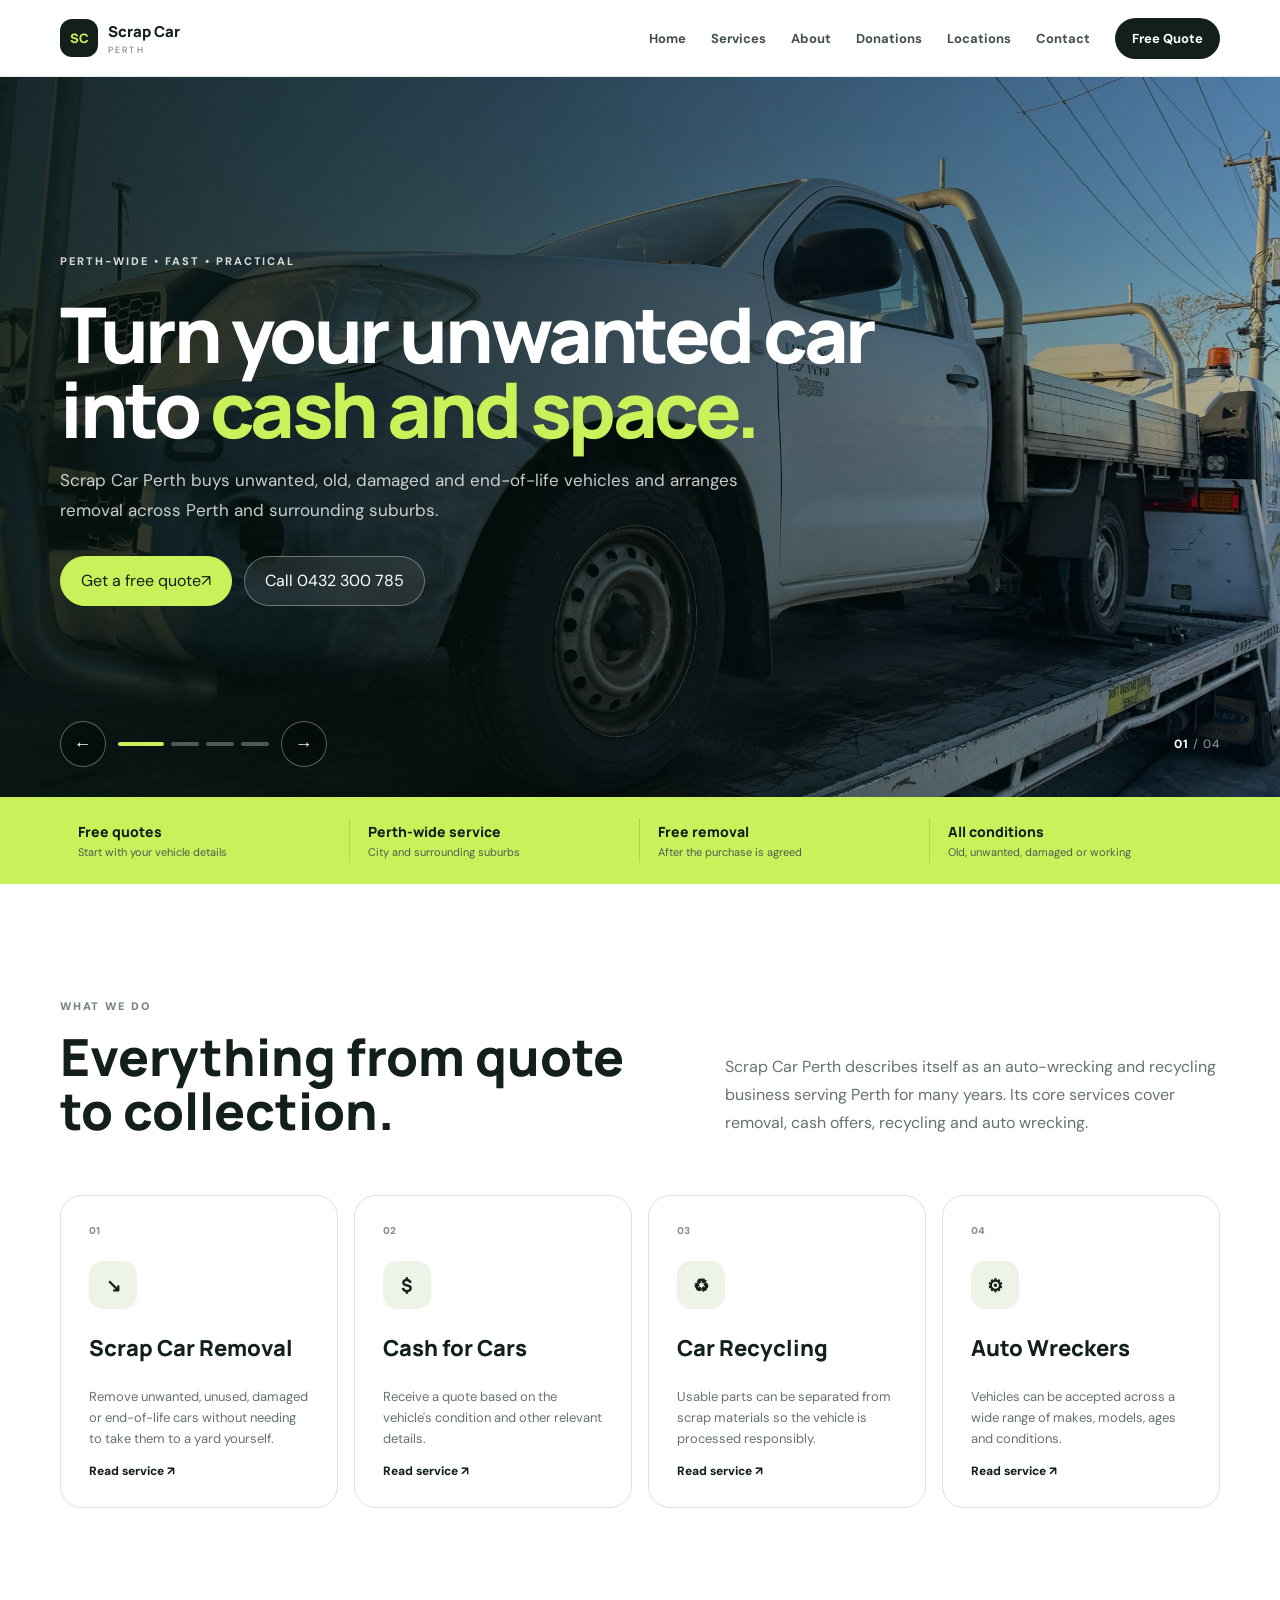
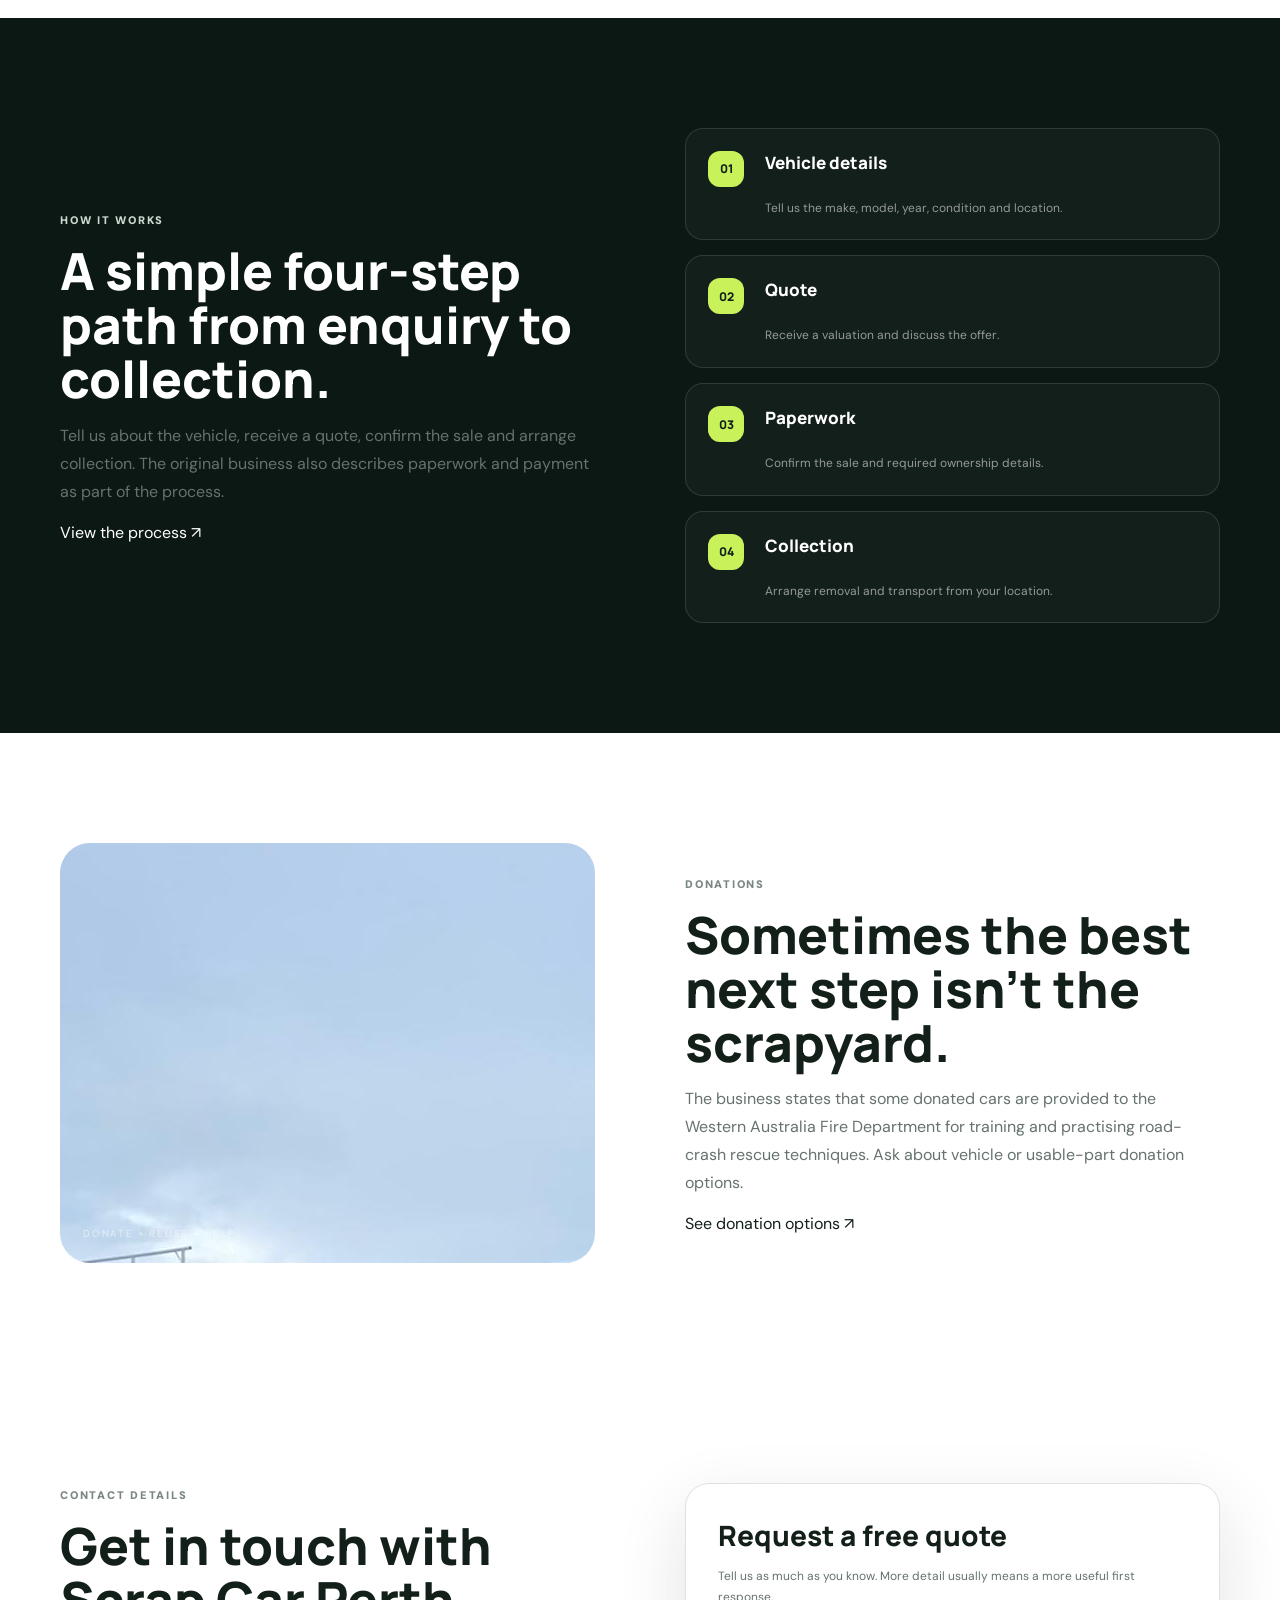
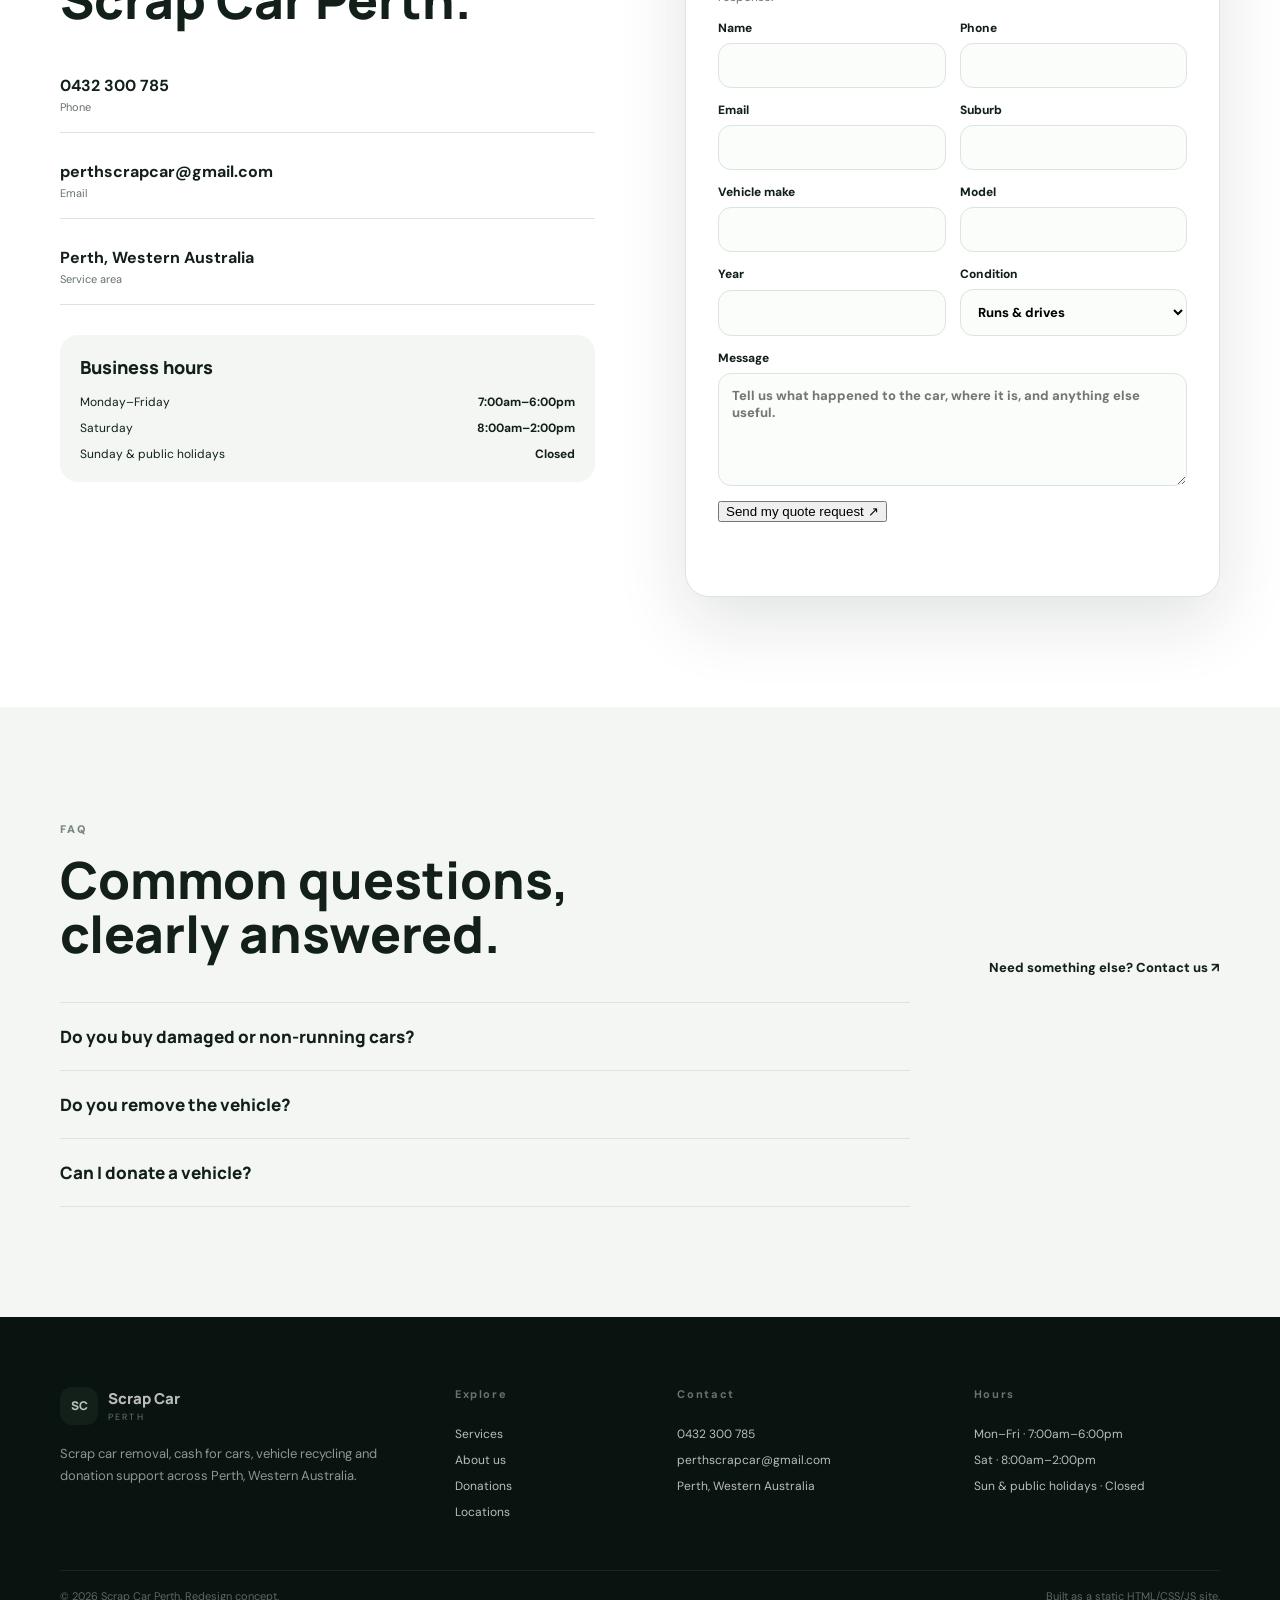
==== index.html @ 8a004c2f "Initial commit: Scrap Car Perth website Static multi-page site for cash-for-cars and car removal ser" ====
<!doctype html>
<html lang="en-AU">

<head>
    <meta charset="UTF-8">
    <meta name="viewport" content="width=device-width, initial-scale=1.0">
    <meta name="theme-color" content="#0f1d18">
    <link rel="preconnect" href="https://fonts.googleapis.com">
    <link rel="preconnect" href="https://fonts.gstatic.com" crossorigin>
    <link
        href="https://fonts.googleapis.com/css2?family=DM+Sans:wght@400;500;600;700&family=Manrope:wght@600;700;800&display=swap"
        rel="stylesheet">
    <link rel="stylesheet" href="styles.css">
    <meta name="description"
        content="Scrap Car Perth offers scrap car removal, cash for cars, recycling and vehicle donation support across Perth, Western Australia.">
    <title>Scrap Car Perth | Cash for Cars & Car Removal</title>
</head>

<body>
    <header class="header">
        <div class="container nav-wrap"><a class="logo" href="index.html"><span
                    class="logo-mark">SC</span><span><strong>Scrap Car</strong><small>PERTH</small></span></a><button
                class="menu-toggle" aria-label="Open navigation"
                aria-expanded="false"><span></span><span></span><span></span></button>
            <nav class="nav"><a href="index.html">Home</a><a href="services.html">Services</a><a
                    href="about.html">About</a><a href="donations.html">Donations</a><a
                    href="locations.html">Locations</a><a href="contact.html">Contact</a><a class="nav-cta"
                    href="contact.html#quote">Free Quote</a></nav>
        </div>
    </header>
    <main>
        <section class="hero-slider" id="hero">
            <div class="slides">
                <div class="slide active" style="--bg:url('images/about1.jpg')">
                    <div class="container hero-content"><span class="kicker">PERTH-WIDE • FAST • PRACTICAL</span>
                        <h1>Turn your unwanted car into <em>cash and space.</em></h1>
                        <p>Scrap Car Perth buys unwanted, old, damaged and end-of-life vehicles and arranges removal
                            across Perth and surrounding suburbs.</p>
                        <div class="hero-actions"><a class="btn btn-primary" href="contact.html#quote">Get a free quote
                                <span>↗</span></a><a class="btn btn-outline" href="tel:+61432300785">Call 0432 300
                                785</a></div>
                    </div>
                </div>
                <div class="slide" style="--bg:url('images/about1.jpg')">
                    <div class="container hero-content"><span class="kicker">CASH FOR CARS</span>
                        <h1>Good car. Old car. Damaged car. <em>Let's talk.</em></h1>
                        <p>Quotes are based on the vehicle's condition, make, model and circumstances. A vehicle
                            evaluation can be arranged when more information is needed.</p>
                        <div class="hero-actions"><a class="btn btn-primary" href="contact.html#quote">Start my
                                valuation <span>↗</span></a><a class="btn btn-outline" href="services.html#cash">Explore
                                cash for cars</a></div>
                    </div>
                </div>
                <div class="slide" style="--bg:url('images/services1.jpg')">
                    <div class="container hero-content"><span class="kicker">RECYCLE • REUSE • RECOVER</span>
                        <h1>Make the next chapter of your vehicle <em>count.</em></h1>
                        <p>Vehicles can be dismantled so reusable components are separated from materials that can be
                            sent for appropriate recycling and disposal.</p>
                        <div class="hero-actions"><a class="btn btn-primary" href="services.html#recycling">See our
                                recycling process <span>↗</span></a><a class="btn btn-outline"
                                href="donations.html">Explore donations</a></div>
                    </div>
                </div>
                <div class="slide" style="--bg:url('images/contact1.jpg')">
                    <div class="container hero-content">

                        <span class="kicker">DONATE A VEHICLE</span>

                        <h1>
                            Your unwanted car could have
                            <em>another purpose.</em>
                        </h1>

                        <p>
                            Scrap Car Perth says it provides some donated vehicles
                            to the Western Australia Fire Department for road-crash
                            rescue training. You can also enquire about donating
                            usable parts.
                        </p>

                        <div class="hero-actions">
                            <a class="btn btn-primary" href="donations.html#donation-form">
                                Make a donation enquiry <span>↗</span>
                            </a>

                            <a class="btn btn-outline" href="contact.html#quote">
                                Get a free quote
                            </a>
                        </div>

                    </div>
                </div>
            </div>
            <div class="container slider-controls">
                <button class="prev" aria-label="Previous slide">←</button>
            
                <div class="dots"></div>
            
                <button class="next" aria-label="Next slide">→</button>
            
                <span class="slide-count">
                    <b id="currentSlide">01</b> / 04
                </span>
            </div>
        </section>
        <section class="trust-band">
            <div class="container trust-grid">
                <div><b>Free quotes</b><span>Start with your vehicle details</span></div>
                <div><b>Perth-wide service</b><span>City and surrounding suburbs</span></div>
                <div><b>Free removal</b><span>After the purchase is agreed</span></div>
                <div><b>All conditions</b><span>Old, unwanted, damaged or working</span></div>
            </div>
        </section>
        <section class="section">
            <div class="container">
                <div class="section-head reveal">
                    <div><span class="eyebrow">WHAT WE DO</span>
                        <h2>Everything from quote to collection.</h2>
                    </div>
                    <p>Scrap Car Perth describes itself as an auto-wrecking and recycling business serving Perth for
                        many years. Its core services cover removal, cash offers, recycling and auto wrecking.</p>
                </div>
                <div class="cards four">
                    <article class="card reveal"><span class="number">01</span>
                        <div class="card-icon">↘</div>
                        <h3>Scrap Car Removal</h3>
                        <p>Remove unwanted, unused, damaged or end-of-life cars without needing to take them to a yard
                            yourself.</p><a href="services.html#removal">Read service <span>↗</span></a>
                    </article>
                    <article class="card reveal delay-1"><span class="number">02</span>
                        <div class="card-icon">$</div>
                        <h3>Cash for Cars</h3>
                        <p>Receive a quote based on the vehicle's condition and other relevant details.</p><a
                            href="services.html#cash">Read service <span>↗</span></a>
                    </article>
                    <article class="card reveal delay-2"><span class="number">03</span>
                        <div class="card-icon">♻</div>
                        <h3>Car Recycling</h3>
                        <p>Usable parts can be separated from scrap materials so the vehicle is processed responsibly.
                        </p><a href="services.html#recycling">Read service <span>↗</span></a>
                    </article>
                    <article class="card reveal delay-3"><span class="number">04</span>
                        <div class="card-icon">⚙</div>
                        <h3>Auto Wreckers</h3>
                        <p>Vehicles can be accepted across a wide range of makes, models, ages and conditions.</p><a
                            href="services.html#wreckers">Read service <span>↗</span></a>
                    </article>
                </div>
            </div>
        </section>
        <section class="feature-split dark">
            <div class="container split">
                <div class="split-copy reveal"><span class="eyebrow light">HOW IT WORKS</span>
                    <h2>A simple four-step path from enquiry to collection.</h2>
                    <p>Tell us about the vehicle, receive a quote, confirm the sale and arrange collection. The original
                        business also describes paperwork and payment as part of the process.</p><a
                        class="btn btn-light" href="services.html#process">View the process <span>↗</span></a>
                </div>
                <div class="steps reveal delay-1">
                    <div><b>01</b><strong>Vehicle details</strong><span>Tell us the make, model, year, condition and
                            location.</span></div>
                    <div><b>02</b><strong>Quote</strong><span>Receive a valuation and discuss the offer.</span></div>
                    <div><b>03</b><strong>Paperwork</strong><span>Confirm the sale and required ownership
                            details.</span></div>
                    <div><b>04</b><strong>Collection</strong><span>Arrange removal and transport from your
                            location.</span></div>
                </div>
            </div>
        </section>
        <section class="section donation-preview">
            <div class="container donation-home">
                <div class="donation-art reveal">
                    <div class=" donations-image"> <img src="images/services1.jpg" alt=""> </div>
                    <span>DONATE • REUSE • HELP</span>
                </div>
                <div class="reveal delay-1"><span class="eyebrow">DONATIONS</span>
                    <h2>Sometimes the best next step isn't the scrapyard.</h2>
                    <p>The business states that some donated cars are provided to the Western Australia Fire Department
                        for training and practising road-crash rescue techniques. Ask about vehicle or usable-part
                        donation options.</p><a class="btn btn-primary" href="donations.html">See donation options
                        <span>↗</span></a>
                </div>
            </div>
        </section>
        <section class="section" id="quote">
            <div class="container contact-layout">
                <div><span class="eyebrow">CONTACT DETAILS</span>
                    <h2>Get in touch with Scrap Car Perth.</h2>
                    <div class="contact-card-list"><a href="tel:+61432300785"><b>0432 300
                                785</b><span>Phone</span></a><a
                            href="mailto:perthscrapcar@gmail.com"><b>perthscrapcar@gmail.com</b><span>Email</span></a>
                        <div><b>Perth, Western Australia</b><span>Service area</span></div>
                    </div>
                    <div class="hours-card">
                        <h3>Business hours</h3>
                        <div><span>Monday–Friday</span><b>7:00am–6:00pm</b></div>
                        <div><span>Saturday</span><b>8:00am–2:00pm</b></div>
                        <div><span>Sunday & public holidays</span><b>Closed</b></div>
                    </div>
                </div>
                <form class="form-card" action="https://formspree.io/f/meajkddd" method="POST"><input type="hidden"
                        name="form_type" value="Free quote">
                    <h3>Request a free quote</h3>
                    <p class="small">Tell us as much as you know. More detail usually means a more useful first
                        response.
                    </p>
                    <div class="form-row"><label>Name<input required name="name"
                                autocomplete="name"></label><label>Phone<input required name="phone"
                                autocomplete="tel"></label></div>
                    <div class="form-row"><label>Email<input type="email" name="email"
                                autocomplete="email"></label><label>Suburb<input required name="suburb"
                                autocomplete="address-level2"></label></div>
                    <div class="form-row"><label>Vehicle make<input required name="make"></label><label>Model<input
                                required name="model"></label></div>
                    <div class="form-row"><label>Year<input name="year"
                                inputmode="numeric"></label><label>Condition<select name="condition">
                                <option>Runs & drives</option>
                                <option>Runs but needs work</option>
                                <option>Does not run</option>
                                <option>Accident damaged</option>
                                <option>Scrap / end of life</option>
                                <option>Not sure</option>
                            </select></label></div><label>Message<textarea name="message" rows="5"
                            placeholder="Tell us what happened to the car, where it is, and anything else useful."></textarea></label><button
                        class="btn btn-primary submit-btn" type="submit">Send my quote request <span>↗</span></button>
                    <p class="form-status" aria-live="polite"></p>
                </form>
            </div>
        </section>
        <section class="section faq-home">
            <div class="container">
                <div class="section-head compact">
                    <div><span class="eyebrow">FAQ</span>
                        <h2>Common questions, clearly answered.</h2>
                    </div><a class="text-link" href="contact.html">Need something else? Contact us ↗</a>
                </div>
                <div class="faq-grid">
                    <details class="reveal">
                        <summary>Do you buy damaged or non-running cars?</summary>
                        <p>Yes. The current Scrap Car Perth site says it buys vehicles in a wide range of conditions,
                            including damaged, wrecked, unwanted, unused and working vehicles.</p>
                    </details>
                    <details class="reveal delay-1">
                        <summary>Do you remove the vehicle?</summary>
                        <p>The business describes free car removal across Perth and surrounding suburbs once the
                            purchase has been agreed.</p>
                    </details>
                    <details class="reveal delay-2">
                        <summary>Can I donate a vehicle?</summary>
                        <p>Yes. The business says unwanted vehicles can be donated and that some donated cars are
                            provided to the Western Australia Fire Department for rescue training.</p>
                    </details>
                </div>
            </div>
        </section>
    </main>
    <footer class="footer">
        <div class="container footer-grid">
            <div><a class="logo footer-logo" href="index.html"><span class="logo-mark">SC</span><span><strong>Scrap
                            Car</strong><small>PERTH</small></span></a>
                <p>Scrap car removal, cash for cars, vehicle recycling and donation support across Perth, Western
                    Australia.</p>
            </div>
            <div>
                <h4>Explore</h4><a href="services.html">Services</a><a href="about.html">About us</a><a
                    href="donations.html">Donations</a><a href="locations.html">Locations</a>
            </div>
            <div>
                <h4>Contact</h4><a href="tel:+61432300785">0432 300 785</a><a
                    href="mailto:perthscrapcar@gmail.com">perthscrapcar@gmail.com</a><span>Perth, Western
                    Australia</span>
            </div>
            <div>
                <h4>Hours</h4><span>Mon–Fri · 7:00am–6:00pm</span><span>Sat · 8:00am–2:00pm</span><span>Sun & public
                    holidays · Closed</span>
            </div>
        </div>
        <div class="container footer-bottom"><span>© 2026 Scrap Car Perth. Redesign concept.</span><span>Built as a
                static HTML/CSS/JS site.</span></div>
    </footer>
    <div class="toast" id="toast"></div>
    <script src="script.js"></script>
</body>

</html>
---- styles.css ----
:root {
    --ink: #122019;
    --muted: #66726d;
    --line: #dce4de;
    --soft: #f3f6f3;
    --dark: #0c1814;
    --lime: #c9f15a;
    --accent: #ff6b35;
    --white: #fff;
    --shadow: 0 24px 70px rgba(12, 24, 20, .12)
}

* {
    box-sizing: border-box
}

html {
    scroll-behavior: smooth
}

body {
    margin: 0;
    font-family: "DM Sans", sans-serif;
    color: var(--ink);
    background: #fff
}

a {
    color: inherit;
    text-decoration: none
}

.container {
    width: min(1160px, calc(100% - 40px));
    margin: auto
}

.header {
    position: sticky;
    top: 0;
    z-index: 50;
    background: rgba(255, 255, 255, .9);
    backdrop-filter: blur(18px);
    border-bottom: 1px solid rgba(220, 228, 222, .7)
}

.nav-wrap {
    height: 76px;
    display: flex;
    align-items: center;
    justify-content: space-between
}

.logo {
    display: flex;
    align-items: center;
    gap: 10px
}

.logo-mark {
    width: 38px;
    height: 38px;
    border-radius: 12px;
    display: grid;
    place-items: center;
    background: var(--ink);
    color: var(--lime);
    font-family: Manrope;
    font-size: 13px;
    font-weight: 800
}

.logo strong,
.logo small {
    display: block
}

.logo strong {
    font: 800 15px Manrope
}

.logo small {
    font-size: 9px;
    letter-spacing: .24em;
    color: #68736e;
    margin-top: 2px
}

.nav {
    display: flex;
    align-items: center;
    gap: 25px;
    font-size: 13px;
    font-weight: 700
}

.nav a {
    color: #43504a
}

.nav a:hover {
    color: var(--ink)
}

.nav-cta {
    padding: 12px 17px;
    border-radius: 999px;
    background: var(--ink) !important;
    color: #fff !important
}

.menu-toggle {
    display: none;
    background: none;
    border: 0
}

.menu-toggle span {
    display: block;
    width: 25px;
    height: 2px;
    background: var(--ink);
    margin: 5px 0
}

/* =========================================================
   HERO SLIDER - FINAL
========================================================= */

.hero-slider {
    position: relative;
    width: 100%;
    height: 720px;
    min-height: 680px;
    overflow: hidden;
    isolation: isolate;
}

/* The layer containing all slides */
.hero-slider .slides {
    position: absolute;
    inset: 0;
    width: 100%;
    height: 100%;
}

/* Individual slides */
.hero-slider .slide {
    position: absolute !important;
    inset: 0;

    width: 100%;
    height: 100%;

    display: flex;
    align-items: center;

    opacity: 0;
    visibility: hidden;
    pointer-events: none;

    z-index: 1;

    background-image:
        linear-gradient(
            90deg,
            rgba(5, 18, 14, 0.88) 0%,
            rgba(5, 18, 14, 0.68) 42%,
            rgba(5, 18, 14, 0.28) 100%
        ),
        var(--bg);

    background-size: cover;
    background-position: center;
    background-repeat: no-repeat;

    transition:
        opacity 1s ease,
        visibility 1s ease;
}

/* Active slide */
.hero-slider .slide.active {
    opacity: 1;
    visibility: visible;
    pointer-events: auto;
    z-index: 2;
}


/* =========================================================
   HERO CONTENT
========================================================= */

.hero-slider .hero-content {
    position: relative;
    z-index: 5;

    width: min(1160px, calc(100% - 40px));

    padding-top: 100px;
    padding-bottom: 120px;

    color: #fff;
}

.hero-slider .kicker {
    display: inline-block;

    margin-bottom: 8px;

    color: rgba(255,255,255,.82);

    font-size: 11px;
    font-weight: 800;
    letter-spacing: .18em;
    text-transform: uppercase;
}

.hero-slider .hero-content h1 {
    max-width: 900px;

    margin: 20px 0;

    color: #fff;

    font: 800 clamp(48px, 6vw, 82px)/.98 Manrope, sans-serif;

    letter-spacing: -.045em;
}

.hero-slider .hero-content h1 em {
    color: var(--lime);
    font-style: normal;
}

.hero-slider .hero-content p {
    max-width: 700px;

    margin: 0;

    color: rgba(255,255,255,.78);

    font-size: 17px;
    line-height: 1.75;
}


/* =========================================================
   HERO CTA BUTTONS
========================================================= */

.hero-slider .hero-actions {
    display: flex;
    align-items: center;
    flex-wrap: wrap;

    gap: 12px;

    margin-top: 30px;
}

.hero-slider .hero-actions .btn {
    min-height: 50px;
}

.hero-slider .btn-primary {
    background: var(--lime);
    color: #102015;
    border-color: var(--lime);
}

.hero-slider .btn-primary:hover {
    background: #dcff7a;
    border-color: #dcff7a;
}

.hero-slider .btn-outline {
    color: #fff;

    border-color: rgba(255,255,255,.35);

    background: rgba(255,255,255,.08);

    backdrop-filter: blur(8px);
}

.hero-slider .btn-outline:hover {
    background: rgba(255,255,255,.16);
    border-color: rgba(255,255,255,.65);
}


/* =========================================================
   BOTTOM SLIDER CONTROLS
========================================================= */

.hero-slider .slider-controls {
    position: absolute;

    left: 50%;
    bottom: 30px;

    transform: translateX(-50%);

    width: min(1160px, calc(100% - 40px));

    z-index: 20;

    display: flex;
    align-items: center;

    gap: 12px;
}


/* Arrow buttons */

.hero-slider .slider-controls > button {
    width: 46px;
    height: 46px;

    flex: 0 0 46px;

    display: grid;
    place-items: center;

    padding: 0;

    border: 1px solid rgba(255,255,255,.35);
    border-radius: 50%;

    background: rgba(0,0,0,.28);

    color: #fff;

    font-size: 18px;
    line-height: 1;

    cursor: pointer;

    backdrop-filter: blur(10px);

    transition:
        transform .25s ease,
        background .25s ease,
        border-color .25s ease,
        color .25s ease;
}

.hero-slider .slider-controls > button:hover {
    transform: scale(1.08);

    background: var(--lime);

    border-color: var(--lime);

    color: var(--ink);
}

.hero-slider .slider-controls > button:active {
    transform: scale(.94);
}


/* =========================================================
   DOTS
========================================================= */

.hero-slider .dots {
    display: flex;
    align-items: center;
    gap: 7px;
}

.hero-slider .dots .dot {
    width: 28px !important;
    height: 4px !important;

    min-width: 28px;

    padding: 0;

    border: 0 !important;

    border-radius: 999px !important;

    background: rgba(255,255,255,.3) !important;

    cursor: pointer;

    opacity: 1;

    transition:
        width .3s ease,
        background .3s ease,
        opacity .3s ease;
}

.hero-slider .dots .dot:hover {
    background: rgba(255,255,255,.65) !important;
}

.hero-slider .dots .dot.active {
    width: 46px !important;

    background: var(--lime) !important;
}


/* =========================================================
   SLIDE COUNTER
========================================================= */

.hero-slider .slide-count {
    margin-left: auto;

    color: rgba(255,255,255,.6);

    font-size: 12px;

    letter-spacing: .08em;
}

.hero-slider .slide-count b {
    color: #fff;
    font-weight: 800;
}


/* =========================================================
   SUBTLE IMAGE ZOOM
========================================================= */

.hero-slider .slide.active {
    animation: heroFadeIn 1s ease both;
}

@keyframes heroFadeIn {
    from {
        opacity: 0;
        transform: scale(1.015);
    }

    to {
        opacity: 1;
        transform: scale(1);
    }
}


/* =========================================================
   MOBILE
========================================================= */

@media (max-width: 768px) {

    .hero-slider {
        height: 700px;
        min-height: 700px;
    }

    .hero-slider .slide {
        background-position: center;
    }

    .hero-slider .hero-content {
        padding-top: 90px;
        padding-bottom: 130px;
    }

    .hero-slider .hero-content h1 {
        max-width: 620px;

        font-size: clamp(42px, 11vw, 62px);

        letter-spacing: -.04em;
    }

    .hero-slider .hero-content p {
        font-size: 15px;
        line-height: 1.65;
    }

    .hero-slider .slider-controls {
        bottom: 22px;
    }

    .hero-slider .slider-controls > button {
        width: 40px;
        height: 40px;

        flex-basis: 40px;
    }

    .hero-slider .dots .dot {
        width: 20px !important;
        min-width: 20px;
    }

    .hero-slider .dots .dot.active {
        width: 34px !important;
    }
}

.slide-count {
    margin-left: 12px;
    font-size: 11px;
    color: rgba(255, 255, 255, .65)
}

.trust-band {
    background: var(--lime)
}

.trust-grid {
    display: grid;
    grid-template-columns: repeat(4, 1fr);
    padding: 21px 0
}

.trust-grid>div {
    padding: 4px 18px;
    border-right: 1px solid rgba(18, 32, 25, .14)
}

.trust-grid>div:last-child {
    border: 0
}

.trust-grid b,
.trust-grid span {
    display: block
}

.trust-grid b {
    font: 800 14px Manrope
}

.trust-grid span {
    font-size: 11px;
    color: #4c5c52;
    margin-top: 4px
}

.section {
    padding: 110px 0
}

.section.alt {
    background: var(--soft)
}

.section-head {
    display: grid;
    grid-template-columns: 1.1fr .9fr;
    gap: 60px;
    align-items: end;
    margin-bottom: 42px
}

.section-head h2,
.split-copy h2,
.donation-home h2,
.form-intro h2,
.contact-layout h2,
.about-layout h2,
.donation-copy h2 {
    font: 800 clamp(36px, 4vw, 55px)/1.05 Manrope;
    margin: 15px 0
}

.section-head p,
.split-copy p,
.donation-home p,
.contact-layout p,
.about-layout p,
.donation-copy p {
    color: var(--muted);
    line-height: 1.75
}

.eyebrow {
    font-size: 11px;
    letter-spacing: .16em;
    font-weight: 900;
    color: #7a8780
}

.eyebrow.light {
    color: #cbd9d1
}

.cards {
    display: grid;
    gap: 16px
}

.cards.four {
    grid-template-columns: repeat(4, 1fr)
}

.cards.three {
    grid-template-columns: repeat(3, 1fr)
}

.card {
    padding: 28px;
    border: 1px solid var(--line);
    border-radius: 22px;
    background: #fff;
    min-height: 290px;
    display: flex;
    flex-direction: column;
    transition: .3s
}

.card:hover {
    transform: translateY(-6px);
    box-shadow: var(--shadow)
}

.number {
    font-size: 10px;
    font-weight: 900;
    color: #88938d
}

.card-icon {
    width: 48px;
    height: 48px;
    border-radius: 14px;
    background: #edf3e7;
    display: grid;
    place-items: center;
    font: 800 18px Manrope;
    margin: 24px 0
}

.card h3 {
    font: 800 22px Manrope;
    margin: 0 0 10px
}

.card p {
    font-size: 13px;
    line-height: 1.65;
    color: var(--muted)
}

.card a {
    margin-top: auto;
    font-size: 12px;
    font-weight: 800
}

.feature-split {
    padding: 110px 0
}

.dark {
    background: var(--dark);
    color: #fff
}

.split {
    display: grid;
    grid-template-columns: 1fr 1fr;
    gap: 90px;
    align-items: center
}

.steps {
    display: grid;
    gap: 15px
}

.steps>div {
    padding: 22px;
    border: 1px solid rgba(255, 255, 255, .12);
    border-radius: 18px;
    background: rgba(255, 255, 255, .03);
    display: grid;
    grid-template-columns: 45px 1fr;
    gap: 12px
}

.steps b {
    width: 36px;
    height: 36px;
    display: grid;
    place-items: center;
    border-radius: 12px;
    background: var(--lime);
    color: var(--ink);
    font: 800 12px Manrope
}

.steps strong {
    font: 800 17px Manrope
}

.steps span {
    grid-column: 2;
    color: rgba(255, 255, 255, .55);
    font-size: 12px;
    line-height: 1.55
}

.donation-home {
    display: grid;
    grid-template-columns: 1fr 1fr;
    gap: 90px;
    align-items: center
}

.donation-art {
    height: 420px;
    border-radius: 30px;
    background: radial-gradient(circle at 50% 45%, rgba(201, 241, 90, .25), transparent 35%), linear-gradient(145deg, #10251e, #18352a);
    position: relative;
    overflow: hidden;
    display: grid;
    place-items: center
}

.donation-art .heart,
.heart-large {
    font-size: 120px;
    color: var(--lime);
    text-shadow: 0 0 70px rgba(201, 241, 90, .25);
    animation: pulse 2.8s ease-in-out infinite
}

.donation-art>span {
    position: absolute;
    bottom: 23px;
    left: 23px;
    color: rgba(255, 255, 255, .55);
    font-size: 10px;
    letter-spacing: .18em
}

.faq-home {
    background: var(--soft)
}

.section-head.compact {
    margin-bottom: 26px
}

.text-link {
    font-weight: 800;
    font-size: 13px;
    justify-self: end
}

.faq-grid {
    max-width: 850px
}

.faq-grid details {
    border-top: 1px solid var(--line);
    padding: 22px 0
}

.faq-grid details:last-child {
    border-bottom: 1px solid var(--line)
}

summary {
    cursor: pointer;
    font: 800 17px Manrope;
    list-style: none
}

.faq-grid p {
    color: var(--muted);
    line-height: 1.7;
    font-size: 13px
}

.page-hero {
    padding: 100px 0;
    background: linear-gradient(125deg, #0c1b16, #17342a);
    color: #fff
}

.page-hero-inner {
    max-width: 900px
}

.page-hero p {
    max-width: 720px;
    color: rgba(255, 255, 255, .7);
    font-size: 17px;
    line-height: 1.7
}

.compact-hero {
    padding: 85px 0
}

.service-detail {
    display: grid;
    grid-template-columns: 1fr 1fr;
    gap: 75px;
    align-items: center
}

.service-detail.reverse .service-image {
    order: 2
}

.service-image {
    min-height: 440px;
    border-radius: 28px;
    background-image: linear-gradient(125deg, rgba(11, 25, 19, .18), rgba(11, 25, 19, .52)), var(--bg);
    background-size: cover;
    background-position: center;
    box-shadow: var(--shadow)
}

.service-copy h2 {
    font: 800 44px/1.08 Manrope;
    margin: 15px 0
}

.service-copy p {
    color: var(--muted);
    line-height: 1.75
}

.check-list {
    list-style: none;
    padding: 0;
    display: grid;
    gap: 10px;
    margin: 26px 0 0
}

.check-list li:before {
    content: '✓';
    display: inline-grid;
    place-items: center;
    width: 22px;
    height: 22px;
    border-radius: 50%;
    background: #eaf5c8;
    margin-right: 10px;
    font-size: 11px;
    font-weight: 900
}

.pill-grid {
    display: flex;
    gap: 9px;
    flex-wrap: wrap;
    margin-top: 20px
}

.pill-grid span {
    padding: 10px 13px;
    background: #eef2ee;
    border-radius: 999px;
    font-size: 12px;
    font-weight: 800
}

.pill-grid.big span {
    padding: 14px 18px
}

.process-box,
.quote-callout {
    padding: 95px 0;
    background: #edf2ed
}

.timeline {
    display: grid;
    grid-template-columns: repeat(4, 1fr);
    gap: 14px
}

.timeline>div {
    padding: 25px;
    border-radius: 20px;
    background: #fff;
    border: 1px solid var(--line)
}

.timeline b {
    font: 800 14px Manrope;
    color: #7b897f
}

.timeline h3 {
    font: 800 22px Manrope;
    margin: 35px 0 8px
}

.timeline p {
    margin: 0;
    color: var(--muted);
    font-size: 13px;
    line-height: 1.6
}

.about-layout,
.donation-story,
.contact-layout {
    display: grid;
    grid-template-columns: 1fr 1fr;
    gap: 90px;
    align-items: start
}

.about-layout p {
    max-width: 720px
}

.about-card {
    background: linear-gradient(150deg, #17362b, #0e1c17);
    border-radius: 26px;
    padding: 22px;
    color: #fff;
    display: grid;
    gap: 12px
}

.mini-stat {
    padding: 22px;
    border: 1px solid rgba(255, 255, 255, .1);
    border-radius: 17px
}

.mini-stat b,
.mini-stat span {
    display: block
}

.mini-stat span {
    color: rgba(255, 255, 255, .55);
    font-size: 12px;
    margin-top: 5px
}

.callout {
    display: flex;
    justify-content: space-between;
    align-items: center;
    gap: 30px;
    background: #10231d;
    color: #fff;
    border-radius: 28px;
    padding: 45px 48px
}

.callout h2 {
    font: 800 42px Manrope;
    margin: 12px 0
}

.callout p {
    color: rgba(255, 255, 255, .65);
    margin: 0
}

.donation-hero {
    background: linear-gradient(125deg, #152e25, #0a1712), url('https://images.unsplash.com/photo-1551830820-330a71b99659?auto=format&fit=crop&w=2000&q=85') center/cover
}

.donation-feature {
    min-height: 500px;
    border-radius: 30px;
    background: radial-gradient(circle at 30% 30%, rgba(201, 241, 90, .2), transparent 35%), linear-gradient(145deg, #17382b, #0c1712);
    color: #fff;
    padding: 46px;
    display: flex;
    flex-direction: column;
    justify-content: flex-end;
    overflow: hidden
}

.donation-feature span {
    color: var(--lime);
    font-size: 11px;
    letter-spacing: .16em;
    font-weight: 900
}

.donation-feature h2 {
    font: 800 40px/1.08 Manrope;
    max-width: 520px
}

.donation-copy {
    padding-top: 30px
}

.notice {
    margin-top: 25px;
    padding: 18px;
    border-left: 3px solid var(--lime);
    background: #f2f6ef;
    display: grid;
    gap: 4px
}

.notice span {
    font-size: 12px;
    color: var(--muted);
    line-height: 1.6
}

.form-section {
    display: grid;
    grid-template-columns: .8fr 1.2fr;
    gap: 70px
}

.form-card {
    padding: 32px;
    border: 1px solid var(--line);
    border-radius: 24px;
    background: #fff;
    box-shadow: var(--shadow)
}

.form-card h3 {
    font: 800 28px Manrope;
    margin: 0 0 8px
}

.form-card .small {
    font-size: 12px;
    color: var(--muted)
}

.form-row {
    display: grid;
    grid-template-columns: 1fr 1fr;
    gap: 14px
}

.form-card label {
    display: grid;
    gap: 7px;
    font-size: 12px;
    font-weight: 800;
    margin-bottom: 14px
}

.form-card input,
.form-card select,
.form-card textarea {
    font: inherit;
    font-size: 13px;
    border: 1px solid var(--line);
    border-radius: 13px;
    padding: 13px;
    background: #fbfdfb;
    outline: none
}

.form-card input:focus,
.form-card select:focus,
.form-card textarea:focus {
    border-color: #98ad9e;
    box-shadow: 0 0 0 4px rgba(201, 241, 90, .2)
}

.form-status {
    min-height: 18px;
    font-size: 12px;
    color: var(--muted)
}

.location-grid {
    display: grid;
    grid-template-columns: repeat(4, 1fr);
    gap: 14px
}

.location-pill {
    padding: 22px;
    border: 1px solid var(--line);
    border-radius: 18px;
    background: #fff
}

.location-pill span {
    font-size: 20px
}

.location-pill strong,
.location-pill small {
    display: block
}

.location-pill strong {
    margin-top: 15px;
    font: 800 16px Manrope
}

.location-pill small {
    margin-top: 4px;
    color: var(--muted);
    font-size: 11px
}

.map-panel {
    padding: 95px 0;
    background: #10231d;
    color: #fff
}

.map-grid {
    display: grid;
    grid-template-columns: 1fr 1fr;
    gap: 70px;
    align-items: center
}

.map-faux {
    height: 400px;
    border-radius: 28px;
    background: radial-gradient(circle at 40% 45%, rgba(201, 241, 90, .15), transparent 35%), repeating-linear-gradient(45deg, rgba(255, 255, 255, .04) 0 1px, transparent 1px 60px), repeating-linear-gradient(-45deg, rgba(255, 255, 255, .03) 0 1px, transparent 1px 80px), #163329;
    position: relative;
    overflow: hidden
}

.map-faux:before {
    content: '';
    position: absolute;
    inset: 15% 8%;
    border: 1px dashed rgba(255, 255, 255, .18);
    border-radius: 45% 55% 50% 40%
}

.map-dot {
    position: absolute;
    width: 13px;
    height: 13px;
    border-radius: 50%;
    background: var(--lime);
    box-shadow: 0 0 0 7px rgba(201, 241, 90, .12)
}

.map-dot.one {
    left: 52%;
    top: 44%
}

.map-dot.two {
    left: 35%;
    top: 35%
}

.map-dot.three {
    left: 67%;
    top: 30%
}

.map-dot.four {
    left: 46%;
    top: 67%
}

.map-label {
    position: absolute;
    bottom: 22px;
    left: 22px;
    font: 800 12px Manrope;
    letter-spacing: .2em;
    color: rgba(255, 255, 255, .55)
}

.contact-layout {
    align-items: start
}

.contact-card-list {
    display: grid;
    gap: 10px;
    margin: 30px 0
}

.contact-card-list>a,
.contact-card-list>div {
    display: flex;
    flex-direction: column;
    padding: 18px 0;
    border-bottom: 1px solid var(--line)
}

.contact-card-list span {
    font-size: 11px;
    color: var(--muted);
    margin-top: 4px
}

.hours-card {
    padding: 20px;
    border-radius: 18px;
    background: var(--soft);
    display: grid;
    gap: 10px
}

.hours-card h3 {
    font: 800 18px Manrope;
    margin: 0 0 5px
}

.hours-card div {
    display: flex;
    justify-content: space-between;
    gap: 20px;
    font-size: 12px
}

.footer {
    background: #09130f;
    color: #fff;
    padding: 70px 0 24px
}

.footer-grid {
    display: grid;
    grid-template-columns: 1.4fr .7fr 1fr 1fr;
    gap: 50px
}

.footer-logo {
    margin-bottom: 18px
}

.footer p {
    color: rgba(255, 255, 255, .55);
    line-height: 1.7;
    max-width: 350px;
    font-size: 13px
}

.footer h4 {
    font-size: 11px;
    letter-spacing: .15em;
    color: rgba(255, 255, 255, .4);
    margin: 0 0 15px
}

.footer-grid>div:not(:first-child) {
    display: grid;
    align-content: start;
    gap: 10px
}

.footer-grid a,
.footer-grid span {
    font-size: 12px;
    color: rgba(255, 255, 255, .72)
}

.footer-grid a:hover {
    color: var(--lime)
}

.footer-bottom {
    border-top: 1px solid rgba(255, 255, 255, .08);
    margin-top: 50px;
    padding-top: 18px;
    display: flex;
    justify-content: space-between;
    font-size: 11px;
    color: rgba(255, 255, 255, .35)
}

.toast {
    position: fixed;
    right: 18px;
    bottom: 18px;
    padding: 14px 17px;
    border-radius: 12px;
    background: #101914;
    color: #fff;
    opacity: 0;
    transform: translateY(12px);
    pointer-events: none;
    transition: .3s;
    z-index: 100
}

.toast.show {
    opacity: 1;
    transform: none
}

.reveal {
    opacity: 0;
    transform: translateY(22px);
    transition: .75s
}

.reveal.visible {
    opacity: 1;
    transform: none
}

.delay-1 {
    transition-delay: .08s
}

.delay-2 {
    transition-delay: .16s
}

.delay-3 {
    transition-delay: .24s
}

@keyframes pulse {

    0%,
    100% {
        transform: scale(1)
    }

    50% {
        transform: scale(1.06)
    }
}

@media(max-width:1000px) {
    .nav {
        gap: 14px
    }

    .cards.four {
        grid-template-columns: 1fr 1fr
    }

    .section-head,
    .split,
    .donation-home,
    .service-detail,
    .about-layout,
    .donation-story,
    .form-section,
    .contact-layout,
    .map-grid {
        grid-template-columns: 1fr;
        gap: 35px
    }

    .service-detail.reverse .service-image {
        order: 0
    }

    .timeline {
        grid-template-columns: 1fr 1fr
    }

    .location-grid {
        grid-template-columns: 1fr 1fr
    }

    .trust-grid {
        grid-template-columns: 1fr 1fr
    }

    .footer-grid {
        grid-template-columns: 1fr 1fr
    }
}

@media(max-width:720px) {
    .container {
        width: min(100% - 28px, 1160px)
    }

    .nav {
        position: absolute;
        top: 75px;
        left: 14px;
        right: 14px;
        display: none;
        flex-direction: column;
        align-items: stretch;
        background: #fff;
        padding: 16px;
        border-radius: 18px;
        box-shadow: var(--shadow);
        border: 1px solid var(--line)
    }

    .nav.open {
        display: flex
    }

    .menu-toggle {
        display: block
    }

    .hero-slider {
        min-height: 650px
    }

    .hero-content {
        padding: 100px 0 150px
    }

    .hero-content h1,
    .page-hero h1 {
        font-size: 52px
    }

    .hero-content p {
        font-size: 16px
    }

    .cards.four,
    .cards.three,
    .timeline,
    .location-grid,
    .trust-grid,
    .footer-grid,
    .form-row {
        grid-template-columns: 1fr
    }

    .trust-grid>div {
        border-right: 0;
        border-bottom: 1px solid rgba(18, 32, 25, .12);
        padding: 11px 0
    }

    .donation-art,
    .donation-feature,
    .map-faux {
        min-height: 330px
    }
    .donations-image {
height: 100%;
width: 100%;
object-fit: cover;
display: block;
    }

    .section {
        padding: 82px 0
    }

    .callout {
        flex-direction: column;
        align-items: flex-start;
        padding: 32px
    }

    .footer-bottom {
        flex-direction: column;
        gap: 8px
    }

    .slider-controls {
        bottom: 18px
    }
}

/* =========================================================
   HERO BUTTON FIX
========================================================= */

/* All hero CTA buttons */
.hero-slider .hero-actions .btn {
    display: inline-flex !important;

    align-items: center !important;
    justify-content: center !important;

    width: auto !important;
    height: auto !important;
    min-height: 50px !important;

    padding: 14px 20px !important;

    border-radius: 999px !important;
    border-width: 1px !important;
    border-style: solid !important;

    line-height: 1 !important;
    vertical-align: middle !important;

    text-align: center !important;
    white-space: nowrap;

    box-sizing: border-box !important;
}

/* Primary hero button */
.hero-slider .hero-actions .btn-primary {
    background: var(--lime) !important;
    color: #102015 !important;
    border-color: var(--lime) !important;
}

/* Outline hero button */
.hero-slider .hero-actions .btn-outline {
    background: rgba(255, 255, 255, 0.08) !important;
    color: #fff !important;
    border-color: rgba(255, 255, 255, 0.35) !important;
}

/* Arrow inside CTA buttons */
.hero-slider .hero-actions .btn span {
    display: inline-flex !important;
    align-items: center !important;
    justify-content: center !important;

    line-height: 1 !important;
}

/* Slider arrow controls */
.hero-slider .slider-controls > button {
    width: 46px !important;
    height: 46px !important;
    min-width: 46px !important;
    min-height: 46px !important;

    max-width: 46px !important;
    max-height: 46px !important;

    padding: 0 !important;
    margin: 0 !important;

    display: flex !important;
    align-items: center !important;
    justify-content: center !important;

    border-radius: 50% !important;

    box-sizing: border-box !important;

    line-height: 1 !important;
    text-align: center !important;
}

/* Make the arrow itself perfectly centered */
.hero-slider .slider-controls > button::first-letter {
    line-height: 1;
}
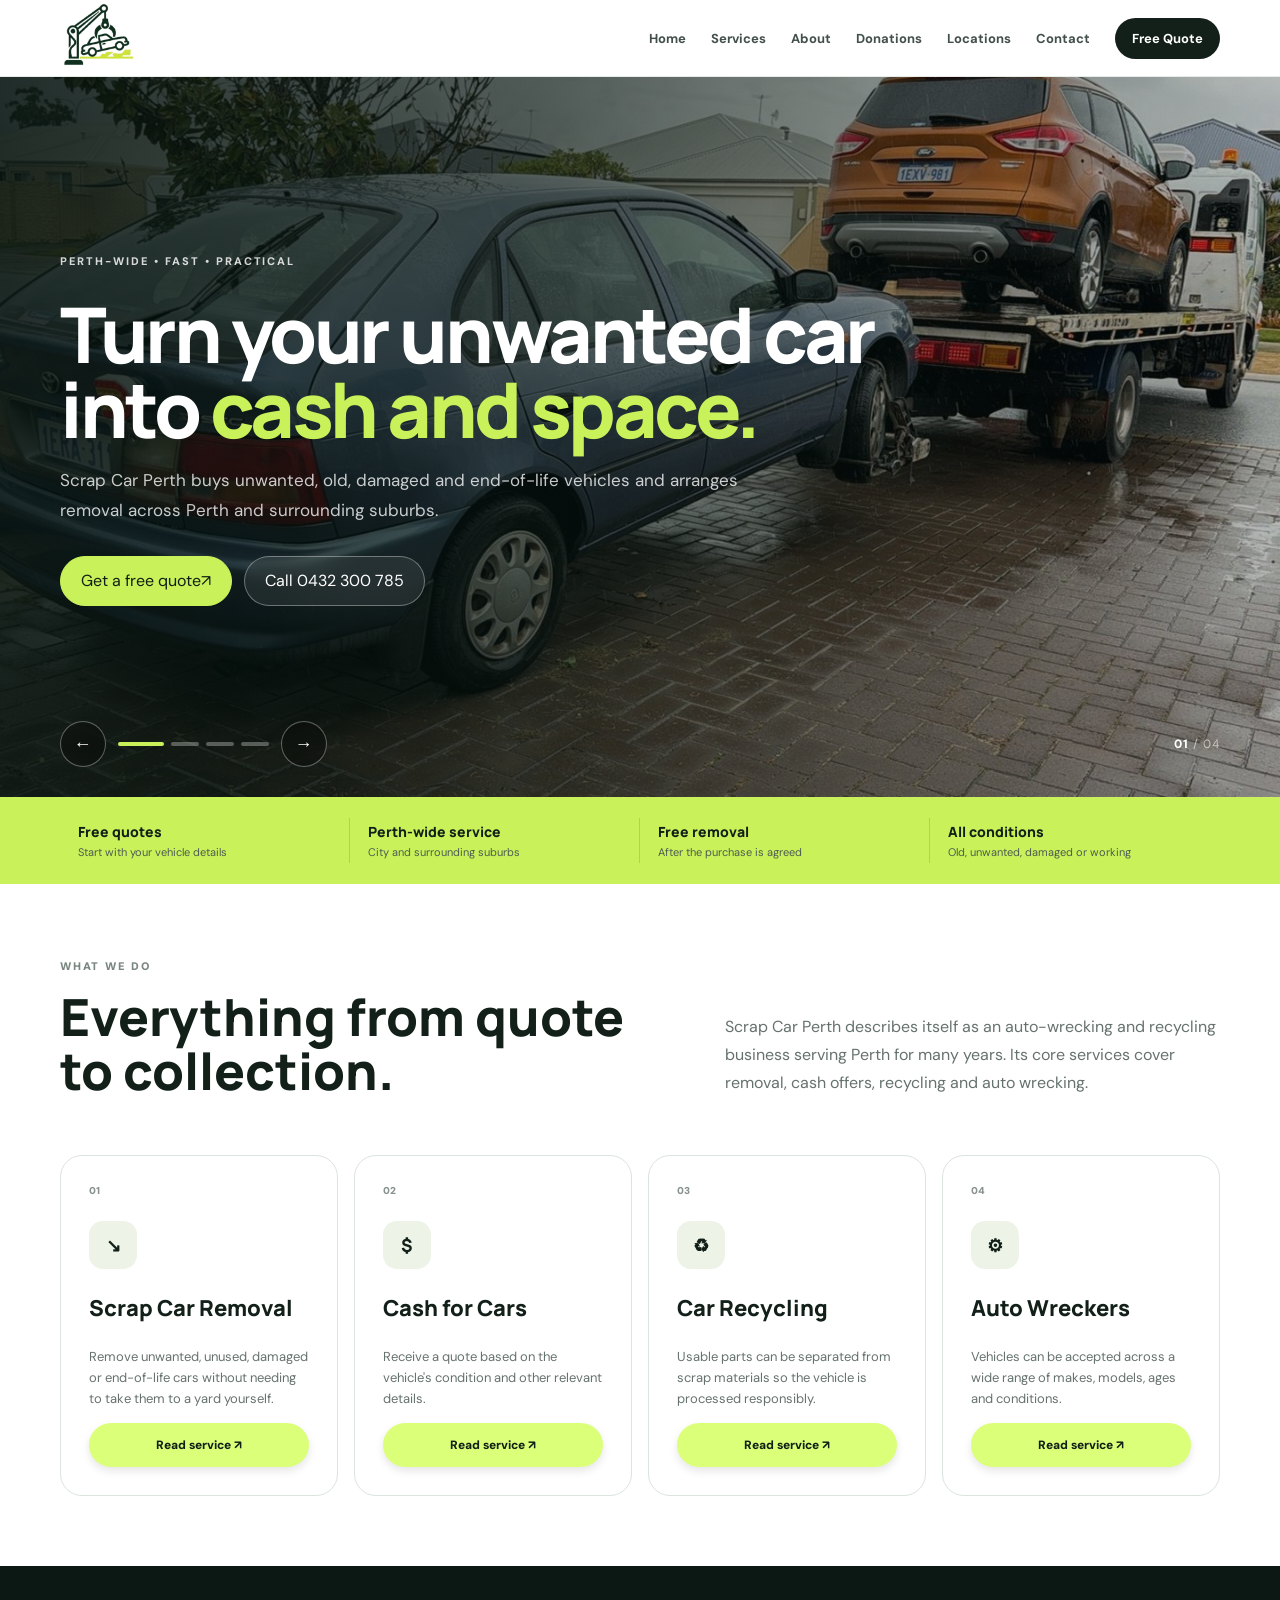
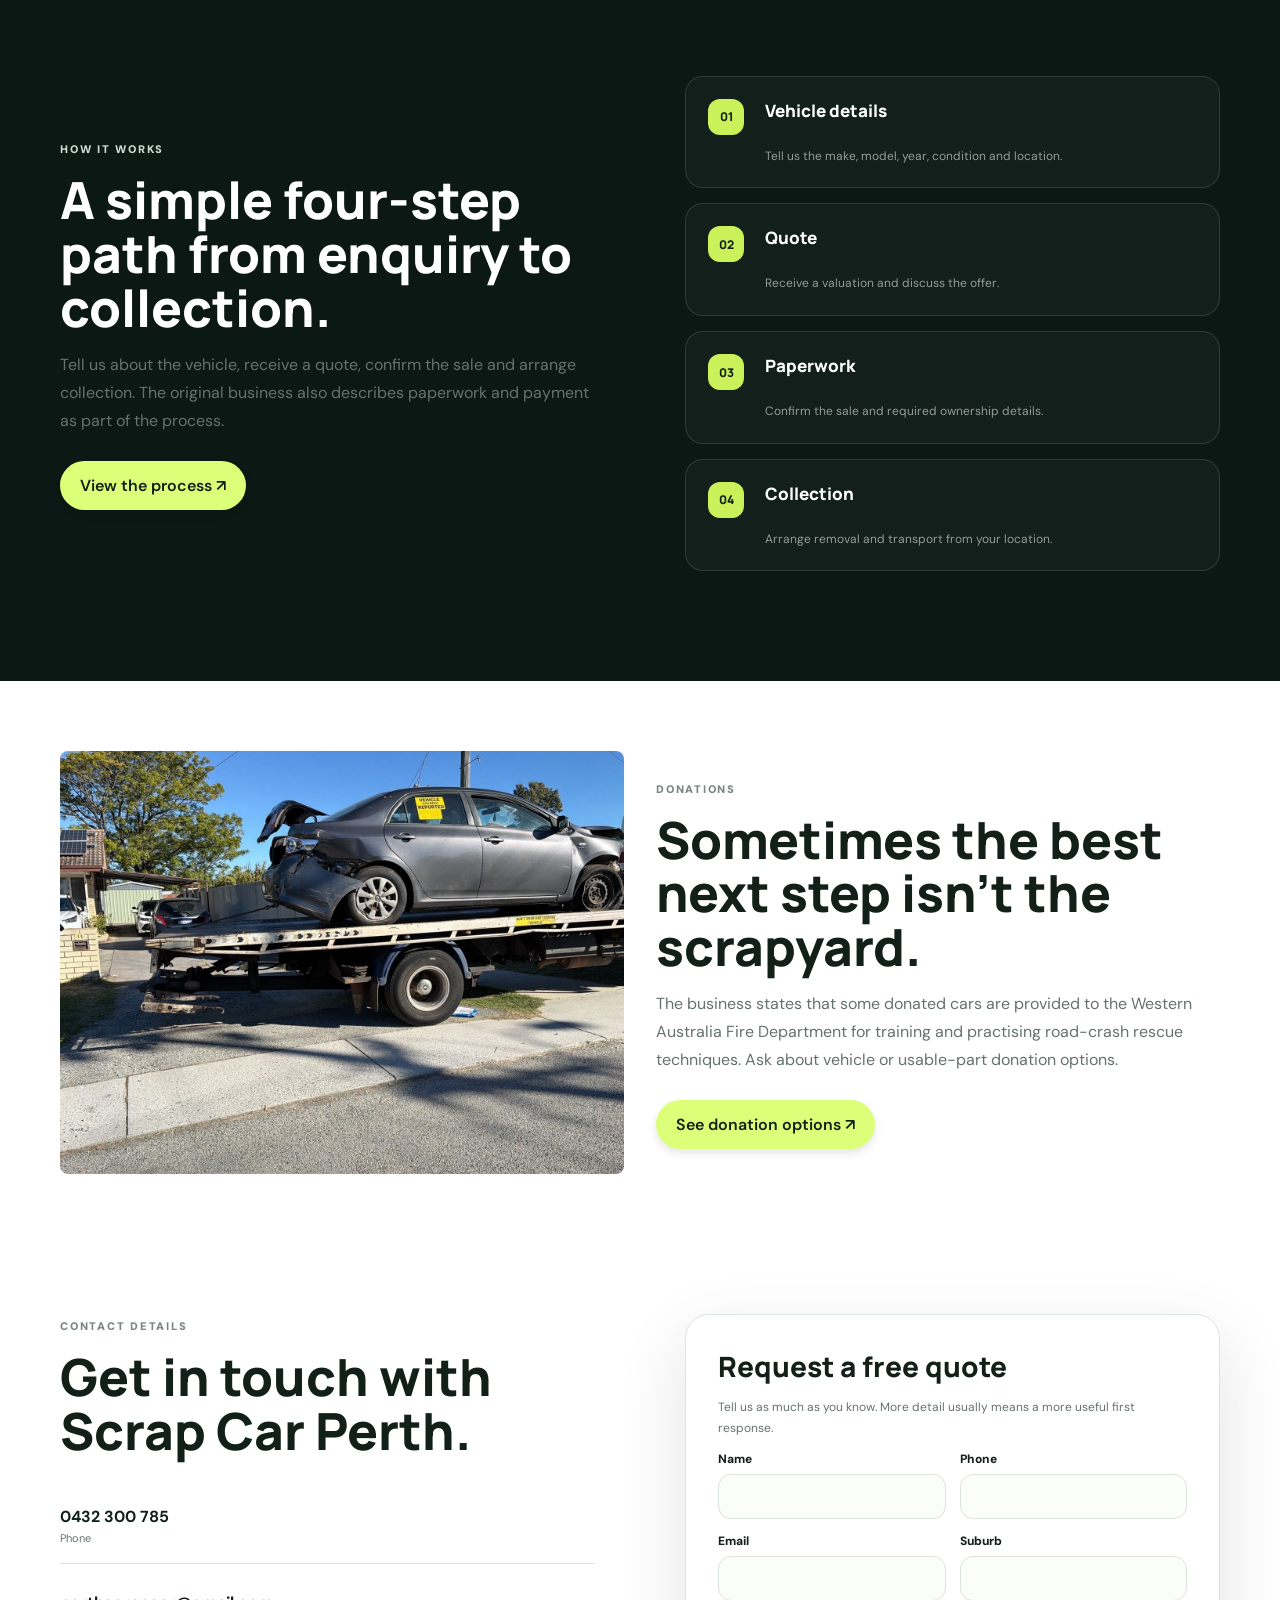
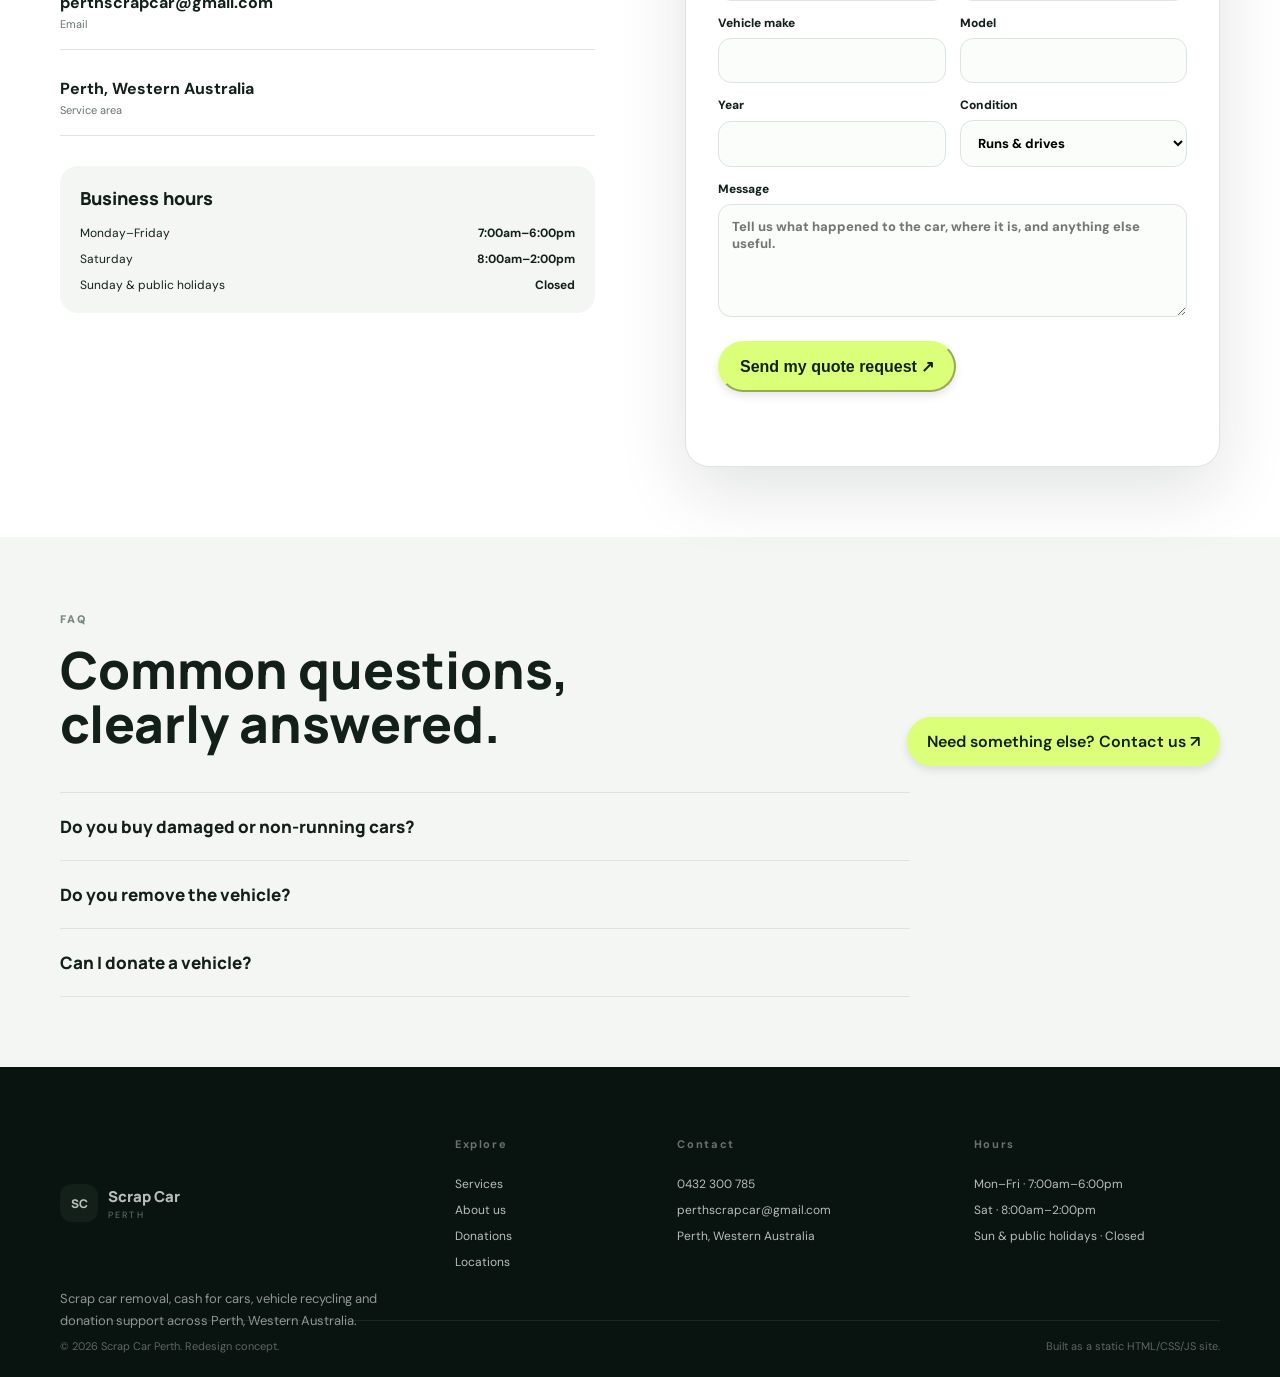
==== commit f75d7d6c: "better buttons" ====
--- a/index.html
+++ b/index.html
@@ -18,10 +18,12 @@
 
 <body>
     <header class="header">
-        <div class="container nav-wrap"><a class="logo" href="index.html"><span
-                    class="logo-mark">SC</span><span><strong>Scrap Car</strong><small>PERTH</small></span></a><button
-                class="menu-toggle" aria-label="Open navigation"
-                aria-expanded="false"><span></span><span></span><span></span></button>
+        <div class="container nav-wrap"><a class="logo" href="index.html">
+         <img src="images/logo.png" class="logo" alt="">
+        </a>
+                    
+                    <button class="menu-toggle" aria-label="Open navigation" aria-expanded="false"><span></span><span></span><span></span></button>
+
             <nav class="nav"><a href="index.html">Home</a><a href="services.html">Services</a><a
                     href="about.html">About</a><a href="donations.html">Donations</a><a
                     href="locations.html">Locations</a><a href="contact.html">Contact</a><a class="nav-cta"
@@ -31,7 +33,7 @@
     <main>
         <section class="hero-slider" id="hero">
             <div class="slides">
-                <div class="slide active" style="--bg:url('images/about1.jpg')">
+                <div class="slide active" style="--bg:url('images/extra.jpg')">
                     <div class="container hero-content"><span class="kicker">PERTH-WIDE • FAST • PRACTICAL</span>
                         <h1>Turn your unwanted car into <em>cash and space.</em></h1>
                         <p>Scrap Car Perth buys unwanted, old, damaged and end-of-life vehicles and arranges removal
@@ -39,6 +41,30 @@
                         <div class="hero-actions"><a class="btn btn-primary" href="contact.html#quote">Get a free quote
                                 <span>↗</span></a><a class="btn btn-outline" href="tel:+61432300785">Call 0432 300
                                 785</a></div>
+                    </div>
+                </div>
+                <div class="slide" style="--bg:url('images/contact1.jpg')">
+                    <div class="container hero-content">
+                        <span class="kicker">DONATE A VEHICLE</span>
+                        <h1>
+                            Your unwanted car could have
+                            <em>another purpose.</em>
+                        </h1>
+                        <p>
+                            Scrap Car Perth says it provides some donated vehicles
+                            to the Western Australia Fire Department for road-crash
+                            rescue training. You can also enquire about donating
+                            usable parts.
+                        </p>
+                        <div class="hero-actions">
+                            <a class="btn btn-primary" href="donations.html#donation-form">
+                                Make a donation enquiry <span>↗</span>
+                            </a>
+                            <a class="btn btn-outline" href="contact.html#quote">
+                                Get a free quote
+                            </a>
+                        </div>
+
                     </div>
                 </div>
                 <div class="slide" style="--bg:url('images/about1.jpg')">
@@ -61,43 +87,15 @@
                                 href="donations.html">Explore donations</a></div>
                     </div>
                 </div>
-                <div class="slide" style="--bg:url('images/contact1.jpg')">
-                    <div class="container hero-content">
-
-                        <span class="kicker">DONATE A VEHICLE</span>
-
-                        <h1>
-                            Your unwanted car could have
-                            <em>another purpose.</em>
-                        </h1>
-
-                        <p>
-                            Scrap Car Perth says it provides some donated vehicles
-                            to the Western Australia Fire Department for road-crash
-                            rescue training. You can also enquire about donating
-                            usable parts.
-                        </p>
-
-                        <div class="hero-actions">
-                            <a class="btn btn-primary" href="donations.html#donation-form">
-                                Make a donation enquiry <span>↗</span>
-                            </a>
-
-                            <a class="btn btn-outline" href="contact.html#quote">
-                                Get a free quote
-                            </a>
-                        </div>
-
-                    </div>
-                </div>
+
             </div>
             <div class="container slider-controls">
                 <button class="prev" aria-label="Previous slide">←</button>
-            
+
                 <div class="dots"></div>
-            
+
                 <button class="next" aria-label="Next slide">→</button>
-            
+
                 <span class="slide-count">
                     <b id="currentSlide">01</b> / 04
                 </span>
@@ -125,25 +123,28 @@
                         <div class="card-icon">↘</div>
                         <h3>Scrap Car Removal</h3>
                         <p>Remove unwanted, unused, damaged or end-of-life cars without needing to take them to a yard
-                            yourself.</p><a href="services.html#removal">Read service <span>↗</span></a>
+                            yourself.</p><a href="services.html#removal" class="btn btn-primary submit-btn">Read service
+                            <span>↗</span></a>
                     </article>
                     <article class="card reveal delay-1"><span class="number">02</span>
                         <div class="card-icon">$</div>
                         <h3>Cash for Cars</h3>
                         <p>Receive a quote based on the vehicle's condition and other relevant details.</p><a
-                            href="services.html#cash">Read service <span>↗</span></a>
+                            href="services.html#cash" class="btn btn-primary submit-btn">Read service <span>↗</span></a>
                     </article>
                     <article class="card reveal delay-2"><span class="number">03</span>
                         <div class="card-icon">♻</div>
                         <h3>Car Recycling</h3>
                         <p>Usable parts can be separated from scrap materials so the vehicle is processed responsibly.
-                        </p><a href="services.html#recycling">Read service <span>↗</span></a>
+                        </p><a href="services.html#recycling" class="btn btn-primary submit-btn">Read service
+                            <span>↗</span></a>
                     </article>
                     <article class="card reveal delay-3"><span class="number">04</span>
                         <div class="card-icon">⚙</div>
                         <h3>Auto Wreckers</h3>
                         <p>Vehicles can be accepted across a wide range of makes, models, ages and conditions.</p><a
-                            href="services.html#wreckers">Read service <span>↗</span></a>
+                            href="services.html#wreckers" class="btn btn-primary submit-btn">Read service
+                            <span>↗</span></a>
                     </article>
                 </div>
             </div>
@@ -154,7 +155,8 @@
                     <h2>A simple four-step path from enquiry to collection.</h2>
                     <p>Tell us about the vehicle, receive a quote, confirm the sale and arrange collection. The original
                         business also describes paperwork and payment as part of the process.</p><a
-                        class="btn btn-light" href="services.html#process">View the process <span>↗</span></a>
+                        class="btn btn-light submit-btn" href="services.html#process">View the process
+                        <span>↗</span></a>
                 </div>
                 <div class="steps reveal delay-1">
                     <div><b>01</b><strong>Vehicle details</strong><span>Tell us the make, model, year, condition and
@@ -168,16 +170,17 @@
             </div>
         </section>
         <section class="section donation-preview">
-            <div class="container donation-home">
+             <div class="container donation-home">
                 <div class="donation-art reveal">
-                    <div class=" donations-image"> <img src="images/services1.jpg" alt=""> </div>
-                    <span>DONATE • REUSE • HELP</span>
+                    <img src="images/index1.jpg" alt=""> 
+
                 </div>
                 <div class="reveal delay-1"><span class="eyebrow">DONATIONS</span>
                     <h2>Sometimes the best next step isn't the scrapyard.</h2>
                     <p>The business states that some donated cars are provided to the Western Australia Fire Department
                         for training and practising road-crash rescue techniques. Ask about vehicle or usable-part
-                        donation options.</p><a class="btn btn-primary" href="donations.html">See donation options
+                        donation options.</p><a class="btn btn-primary submit-btn" href="donations.html">See donation
+                        options
                         <span>↗</span></a>
                 </div>
             </div>
@@ -221,8 +224,9 @@
                                 <option>Scrap / end of life</option>
                                 <option>Not sure</option>
                             </select></label></div><label>Message<textarea name="message" rows="5"
-                            placeholder="Tell us what happened to the car, where it is, and anything else useful."></textarea></label><button
-                        class="btn btn-primary submit-btn" type="submit">Send my quote request <span>↗</span></button>
+                            placeholder="Tell us what happened to the car, where it is, and anything else useful."></textarea></label>
+                    <button class="btn btn-primary submit-btn" type="submit">Send my quote request
+                        <span>↗</span></button>
                     <p class="form-status" aria-live="polite"></p>
                 </form>
             </div>
@@ -232,7 +236,8 @@
                 <div class="section-head compact">
                     <div><span class="eyebrow">FAQ</span>
                         <h2>Common questions, clearly answered.</h2>
-                    </div><a class="text-link" href="contact.html">Need something else? Contact us ↗</a>
+                    </div><a class="text-link btn btn-primary submit-btn" href="contact.html">Need something else?
+                        Contact us ↗</a>
                 </div>
                 <div class="faq-grid">
                     <details class="reveal">
--- a/styles.css
+++ b/styles.css
@@ -54,7 +54,9 @@
 .logo {
     display: flex;
     align-items: center;
-    gap: 10px
+    gap: 10px;
+    height: 100%;
+
 }
 
 .logo-mark {
@@ -109,6 +111,11 @@
     color: #fff !important
 }
 
+.nav-cta:hover{
+    background: #dcff7a !important;
+    border-color: #102015 !important;
+    color: #102015 !important;
+}
 .menu-toggle {
     display: none;
     background: none;
@@ -162,12 +169,10 @@
     z-index: 1;
 
     background-image:
-        linear-gradient(
-            90deg,
+        linear-gradient(90deg,
             rgba(5, 18, 14, 0.88) 0%,
             rgba(5, 18, 14, 0.68) 42%,
-            rgba(5, 18, 14, 0.28) 100%
-        ),
+            rgba(5, 18, 14, 0.28) 100%),
         var(--bg);
 
     background-size: cover;
@@ -209,7 +214,7 @@
 
     margin-bottom: 8px;
 
-    color: rgba(255,255,255,.82);
+    color: rgba(255, 255, 255, .82);
 
     font-size: 11px;
     font-weight: 800;
@@ -239,7 +244,7 @@
 
     margin: 0;
 
-    color: rgba(255,255,255,.78);
+    color: rgba(255, 255, 255, .78);
 
     font-size: 17px;
     line-height: 1.75;
@@ -278,16 +283,16 @@
 .hero-slider .btn-outline {
     color: #fff;
 
-    border-color: rgba(255,255,255,.35);
-
-    background: rgba(255,255,255,.08);
+    border-color: rgba(255, 255, 255, .35);
+
+    background: rgba(255, 255, 255, .08);
 
     backdrop-filter: blur(8px);
 }
 
 .hero-slider .btn-outline:hover {
-    background: rgba(255,255,255,.16);
-    border-color: rgba(255,255,255,.65);
+    background: rgba(255, 255, 255, .16);
+    border-color: rgba(255, 255, 255, .65);
 }
 
 
@@ -316,7 +321,7 @@
 
 /* Arrow buttons */
 
-.hero-slider .slider-controls > button {
+.hero-slider .slider-controls>button {
     width: 46px;
     height: 46px;
 
@@ -327,10 +332,10 @@
 
     padding: 0;
 
-    border: 1px solid rgba(255,255,255,.35);
+    border: 1px solid rgba(255, 255, 255, .35);
     border-radius: 50%;
 
-    background: rgba(0,0,0,.28);
+    background: rgba(0, 0, 0, .28);
 
     color: #fff;
 
@@ -348,7 +353,7 @@
         color .25s ease;
 }
 
-.hero-slider .slider-controls > button:hover {
+.hero-slider .slider-controls>button:hover {
     transform: scale(1.08);
 
     background: var(--lime);
@@ -358,7 +363,7 @@
     color: var(--ink);
 }
 
-.hero-slider .slider-controls > button:active {
+.hero-slider .slider-controls>button:active {
     transform: scale(.94);
 }
 
@@ -385,7 +390,7 @@
 
     border-radius: 999px !important;
 
-    background: rgba(255,255,255,.3) !important;
+    background: rgba(255, 255, 255, .3) !important;
 
     cursor: pointer;
 
@@ -398,7 +403,7 @@
 }
 
 .hero-slider .dots .dot:hover {
-    background: rgba(255,255,255,.65) !important;
+    background: rgba(255, 255, 255, .65) !important;
 }
 
 .hero-slider .dots .dot.active {
@@ -415,7 +420,7 @@
 .hero-slider .slide-count {
     margin-left: auto;
 
-    color: rgba(255,255,255,.6);
+    color: rgba(255, 255, 255, .6);
 
     font-size: 12px;
 
@@ -486,7 +491,7 @@
         bottom: 22px;
     }
 
-    .hero-slider .slider-controls > button {
+    .hero-slider .slider-controls>button {
         width: 40px;
         height: 40px;
 
@@ -544,7 +549,7 @@
 }
 
 .section {
-    padding: 110px 0
+    padding: 70px 0
 }
 
 .section.alt {
@@ -584,7 +589,8 @@
     font-size: 11px;
     letter-spacing: .16em;
     font-weight: 900;
-    color: #7a8780
+    color: #7a8780;
+
 }
 
 .eyebrow.light {
@@ -707,39 +713,40 @@
     line-height: 1.55
 }
 
-.donation-home {
+/* .donation-home {
     display: grid;
     grid-template-columns: 1fr 1fr;
     gap: 90px;
     align-items: center
 }
 
-.donation-art {
-    height: 420px;
+.donation-art  {
+    min-height: 100%;
+    min-width: 100%;
+    object-fit: cover;
     border-radius: 30px;
     background: radial-gradient(circle at 50% 45%, rgba(201, 241, 90, .25), transparent 35%), linear-gradient(145deg, #10251e, #18352a);
-    position: relative;
-    overflow: hidden;
-    display: grid;
-    place-items: center
-}
-
-.donation-art .heart,
-.heart-large {
-    font-size: 120px;
-    color: var(--lime);
-    text-shadow: 0 0 70px rgba(201, 241, 90, .25);
-    animation: pulse 2.8s ease-in-out infinite
-}
-
-.donation-art>span {
-    position: absolute;
-    bottom: 23px;
-    left: 23px;
-    color: rgba(255, 255, 255, .55);
-    font-size: 10px;
-    letter-spacing: .18em
-}
+     position: relative;
+     overflow: hidden;
+ 
+} */
+
+
+
+
+    /* .donation-art, */
+    /* .donation-feature,
+    .map-faux {
+        min-height: 330px
+    }
+
+    .donations-image {
+        height: 100%;
+        width: 100%;
+        object-fit: cover; 
+         display: block
+    } */
+
 
 .faq-home {
     background: var(--soft)
@@ -976,7 +983,7 @@
     border-radius: 30px;
     background: radial-gradient(circle at 30% 30%, rgba(201, 241, 90, .2), transparent 35%), linear-gradient(145deg, #17382b, #0c1712);
     color: #fff;
-    padding: 46px;
+    /* padding: 46px; */
     display: flex;
     flex-direction: column;
     justify-content: flex-end;
@@ -1436,17 +1443,6 @@
         padding: 11px 0
     }
 
-    .donation-art,
-    .donation-feature,
-    .map-faux {
-        min-height: 330px
-    }
-    .donations-image {
-height: 100%;
-width: 100%;
-object-fit: cover;
-display: block;
-    }
 
     .section {
         padding: 82px 0
@@ -1522,7 +1518,7 @@
 }
 
 /* Slider arrow controls */
-.hero-slider .slider-controls > button {
+.hero-slider .slider-controls>button {
     width: 46px !important;
     height: 46px !important;
     min-width: 46px !important;
@@ -1547,6 +1543,52 @@
 }
 
 /* Make the arrow itself perfectly centered */
-.hero-slider .slider-controls > button::first-letter {
+.hero-slider .slider-controls>button::first-letter {
     line-height: 1;
+}
+.submit-btn{
+    background: #dcff7a;
+    border-color: #dcff7a;
+    color: #102015;
+    border-radius: 999px;
+    padding: 14px 20px;
+    font-size: 16px;
+    font-weight: 600;
+    text-align: center;
+    text-decoration: none;
+    display: inline-block;
+    margin-top: 10px;
+    cursor: pointer;
+    transition: all 0.3s ease;
+    box-shadow: 0 4px 8px rgba(0, 0, 0, 0.1);
+}
+.submit-btn:hover{
+    background: #b8e842;
+    border-color: #b8e842;
+    transform: translateY(-2px);
+    box-shadow: 0 6px 12px rgba(0, 0, 0, 0.15);
+}
+.donation-home {
+    display: flex;
+    align-items: center;
+    gap: 2rem;
+}
+
+.donation-art,
+.donation-home > div {
+    flex: 1;
+}
+
+.donation-art img {
+    width: 100%;
+    height: auto;
+    border-radius: 8px; /* Optional rounded corners */
+    display: block;
+}
+
+/* Responsive adjustment for mobile screens */
+@media (max-width: 768px) {
+    .donation-home {
+        flex-direction: column;
+    }
 }
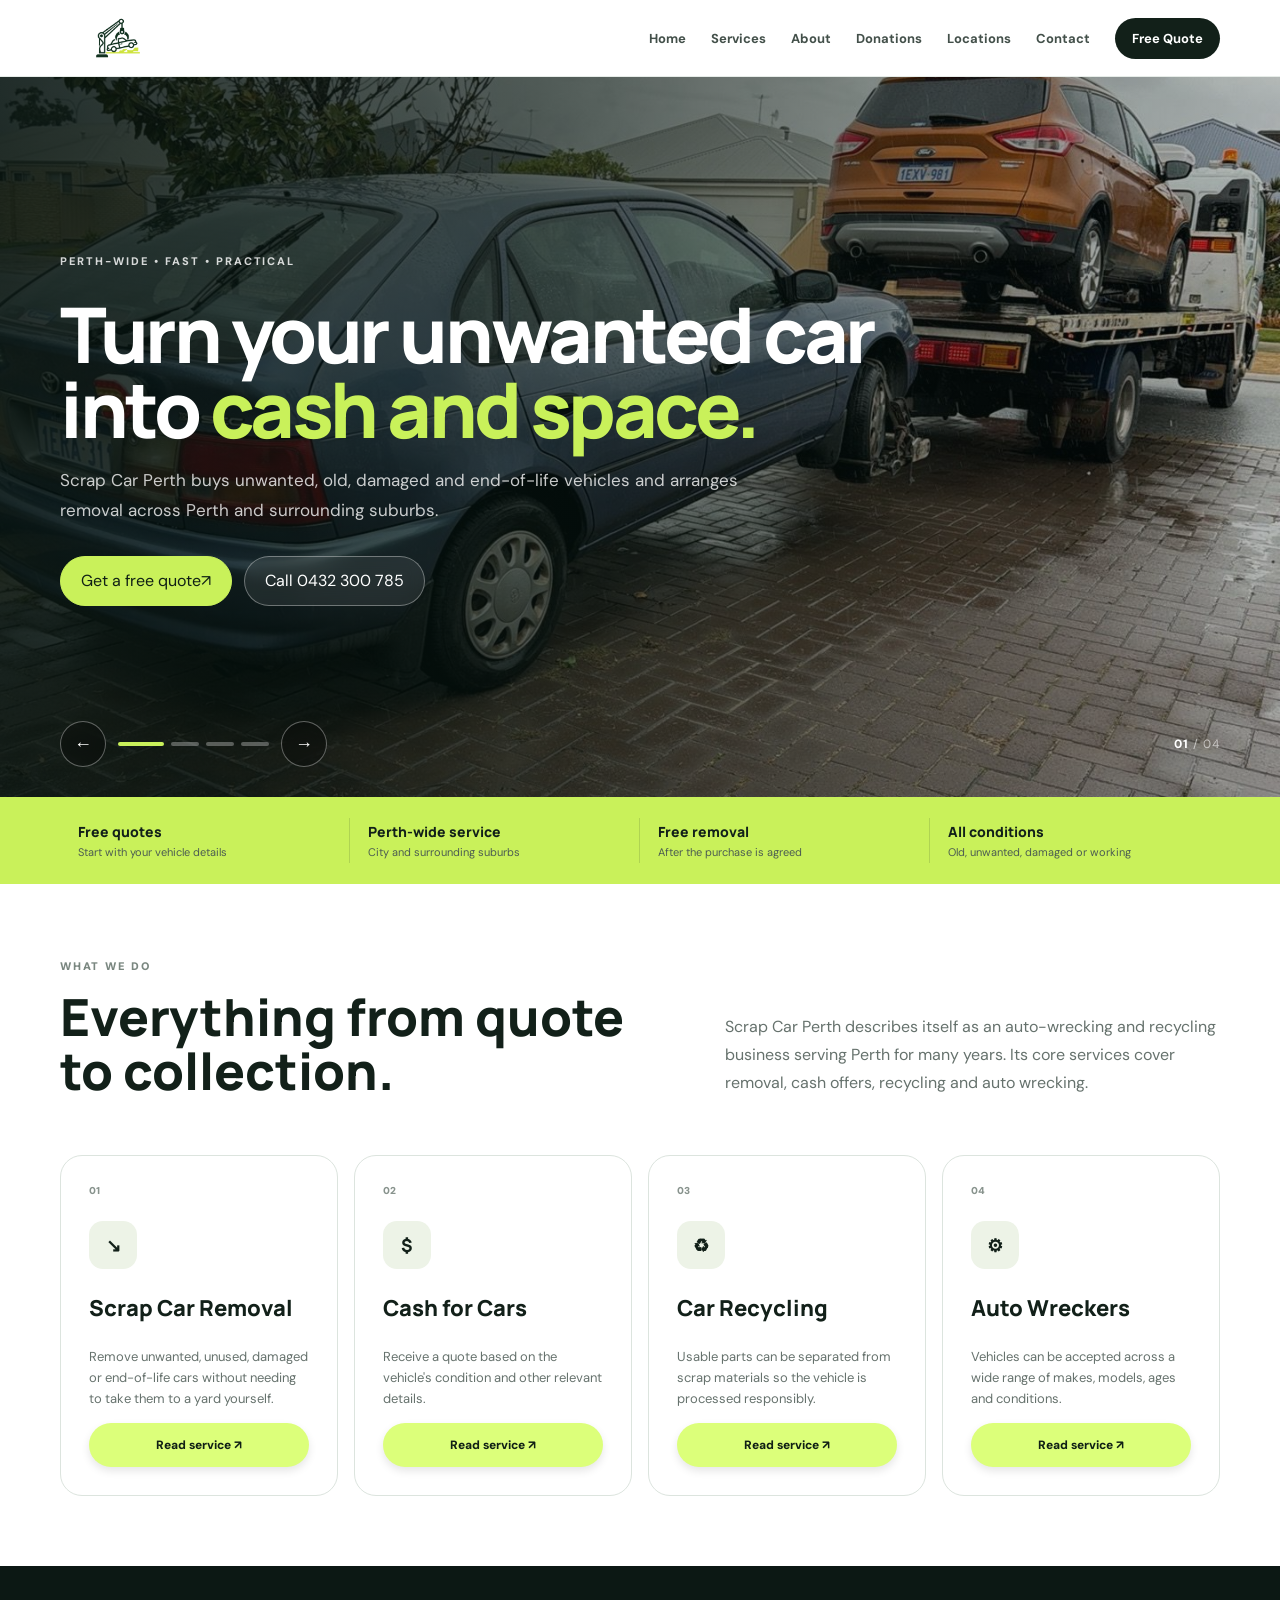
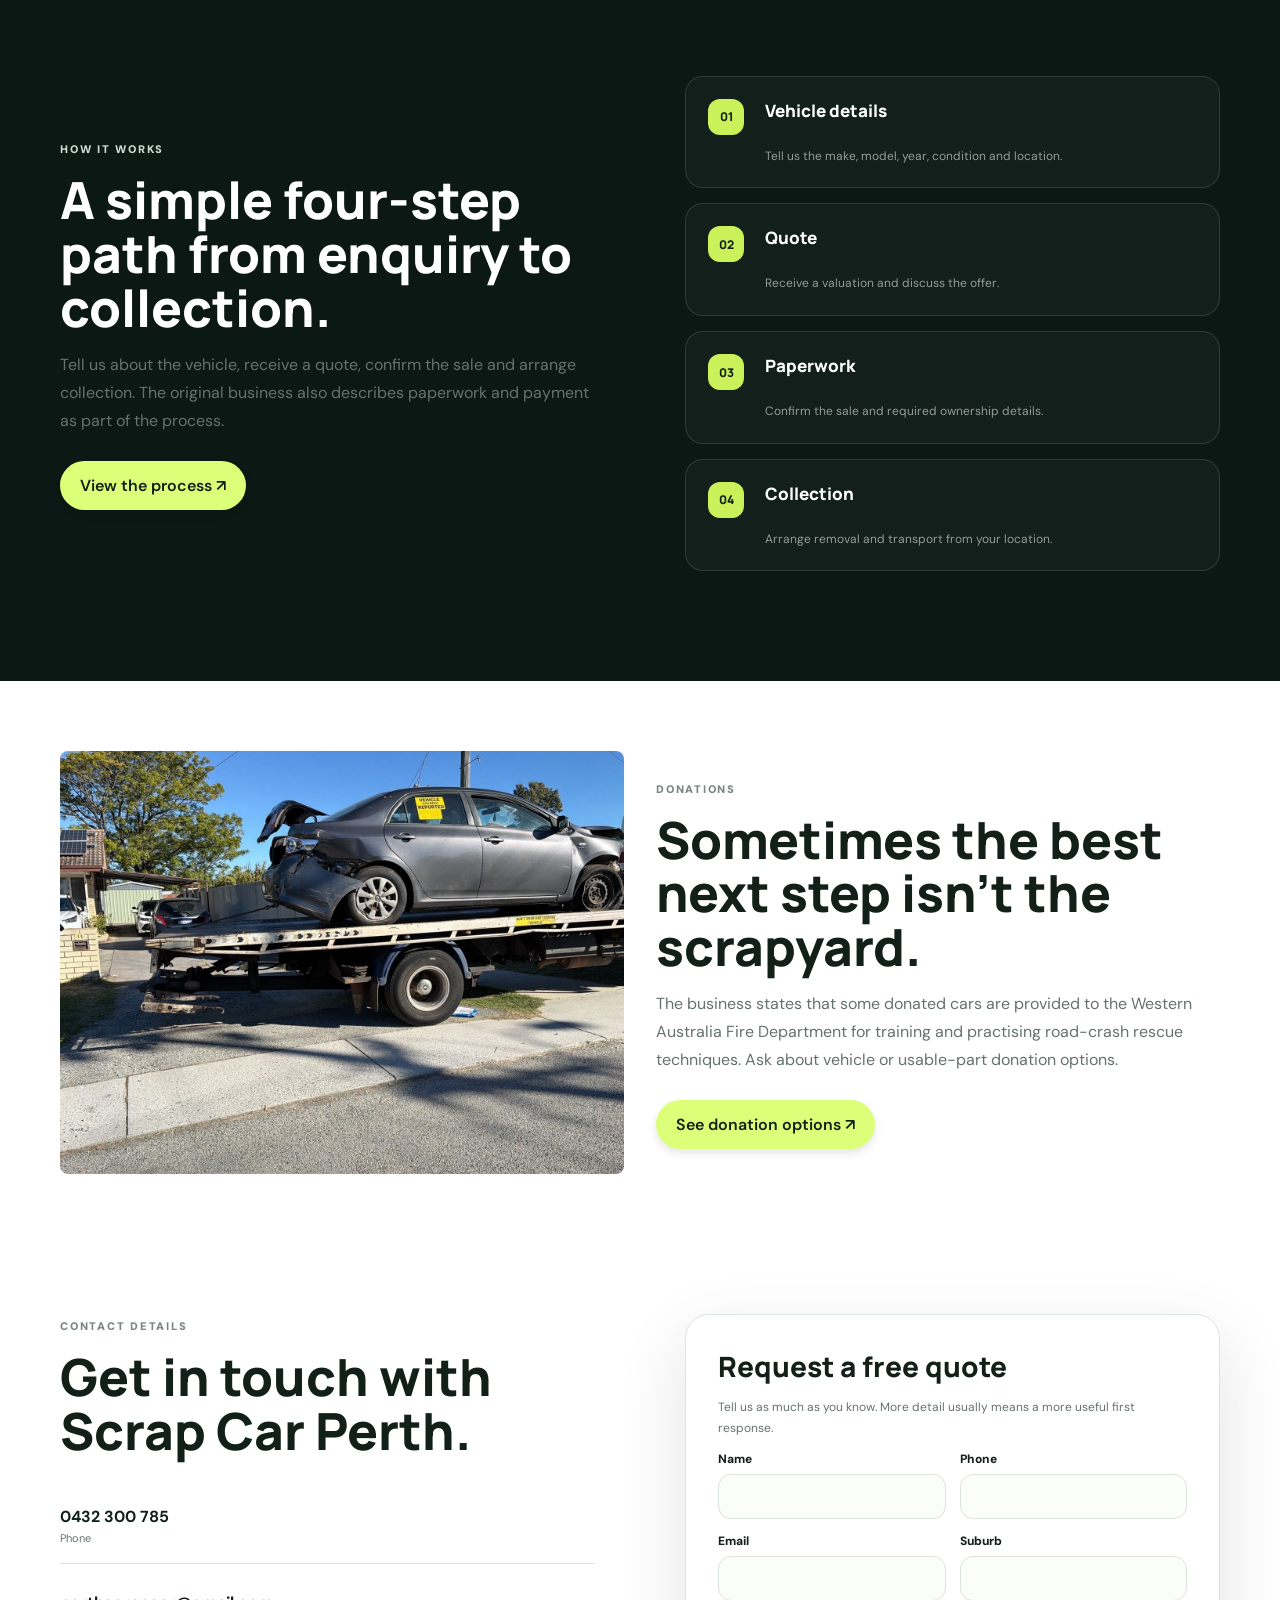
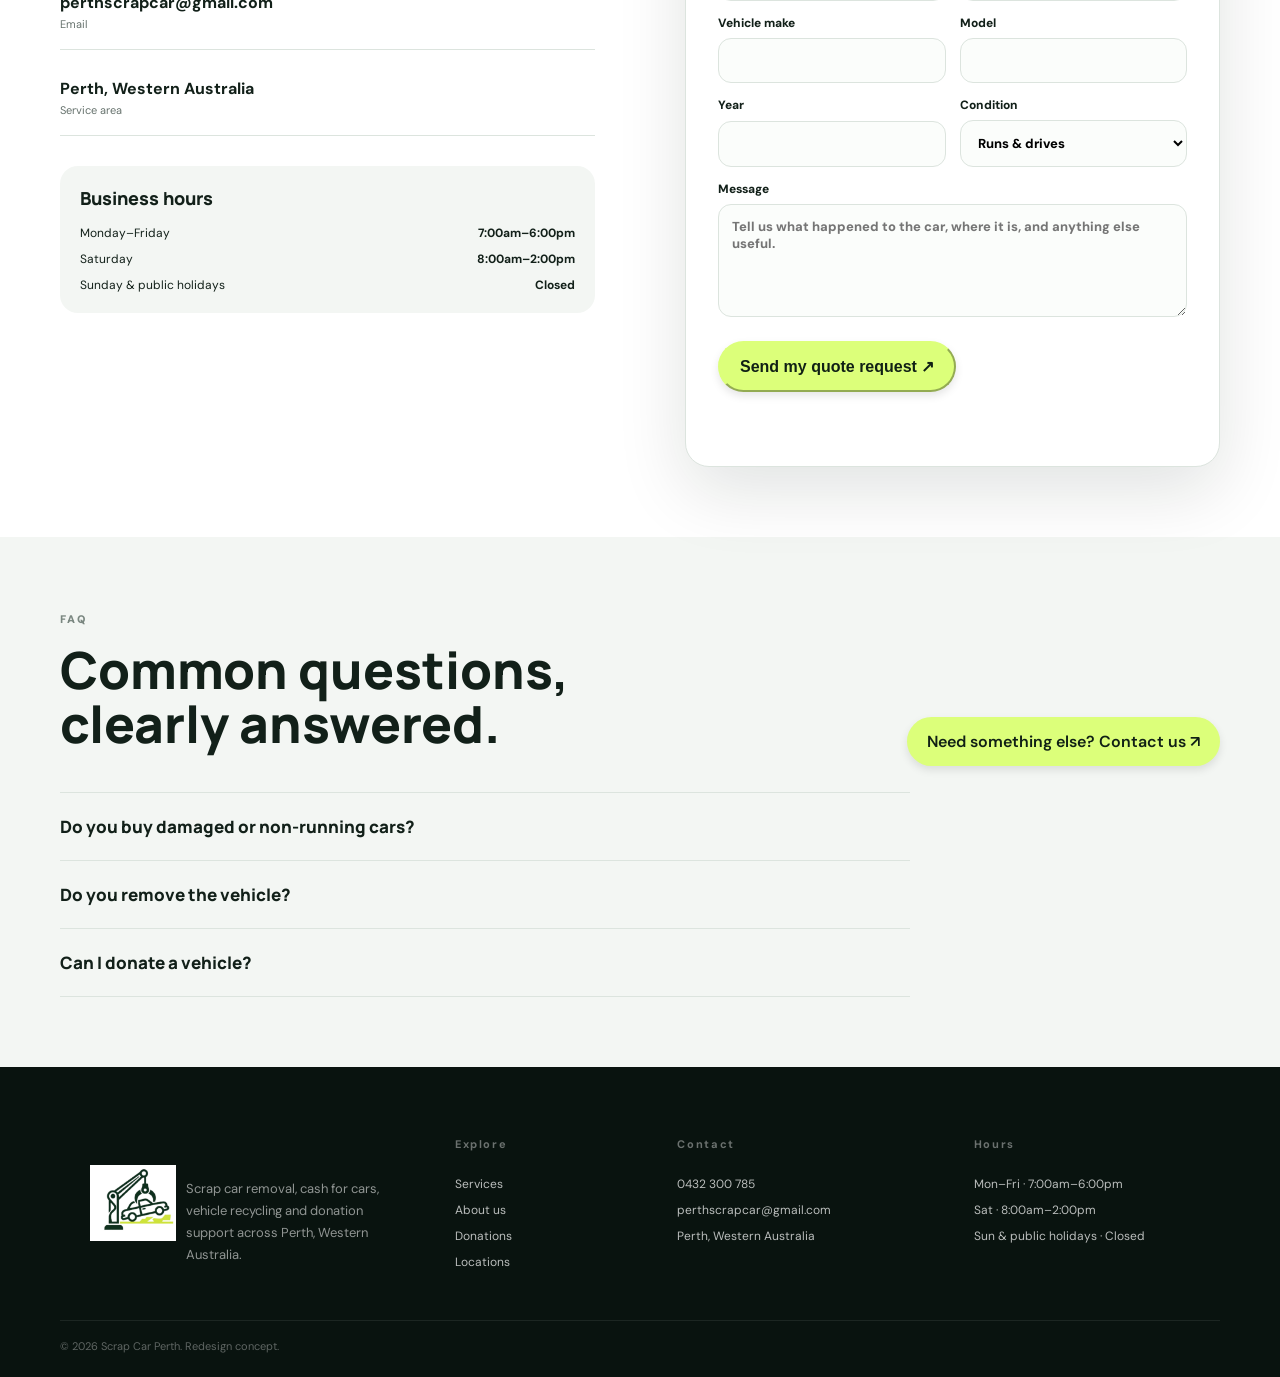
==== commit ed66eabd: "logo" ====
--- a/index.html
+++ b/index.html
@@ -19,8 +19,8 @@
 <body>
     <header class="header">
         <div class="container nav-wrap"><a class="logo" href="index.html">
-         <img src="images/logo.png" class="logo" alt="">
-        </a>
+            <img src="images/logo.png" class="logo" alt="">
+           </a>
                     
                     <button class="menu-toggle" aria-label="Open navigation" aria-expanded="false"><span></span><span></span><span></span></button>
 
@@ -261,10 +261,15 @@
     </main>
     <footer class="footer">
         <div class="container footer-grid">
-            <div><a class="logo footer-logo" href="index.html"><span class="logo-mark">SC</span><span><strong>Scrap
-                            Car</strong><small>PERTH</small></span></a>
-                <p>Scrap car removal, cash for cars, vehicle recycling and donation support across Perth, Western
-                    Australia.</p>
+            <div class="container nav-wrap">
+                <a class="logo" href="index.html">
+
+                    <img src="images/logo2.png" class="logo-footer " alt="">
+                    
+                    <p class="text_footer">Scrap car removal, cash for cars, vehicle recycling and donation support across Perth, Western
+                        Australia.</p>
+                </a> 
+                
             </div>
             <div>
                 <h4>Explore</h4><a href="services.html">Services</a><a href="about.html">About us</a><a
@@ -280,8 +285,7 @@
                     holidays · Closed</span>
             </div>
         </div>
-        <div class="container footer-bottom"><span>© 2026 Scrap Car Perth. Redesign concept.</span><span>Built as a
-                static HTML/CSS/JS site.</span></div>
+        <div class="container footer-bottom"><span>© 2026 Scrap Car Perth. Redesign concept.</div>
     </footer>
     <div class="toast" id="toast"></div>
     <script src="script.js"></script>
--- a/styles.css
+++ b/styles.css
@@ -53,12 +53,29 @@
 
 .logo {
     display: flex;
-    align-items: center;
+    /* align-items: center; */
     gap: 10px;
     height: 100%;
-
-}
-
+   
+    width: auto;
+    padding-left: 10px;
+
+}
+.logo-footer {
+    /* display: flex; */
+    /* align-items: center; */
+    gap: 10px;
+    height: 100%;
+   background-color: white;
+    width: auto;
+    padding-left: 10px;
+
+}
+/* .text_footer{
+    padding-top: 299px;
+      padding-right: 0px;
+      margin-right: 0px;
+} */
 .logo-mark {
     width: 38px;
     height: 38px;
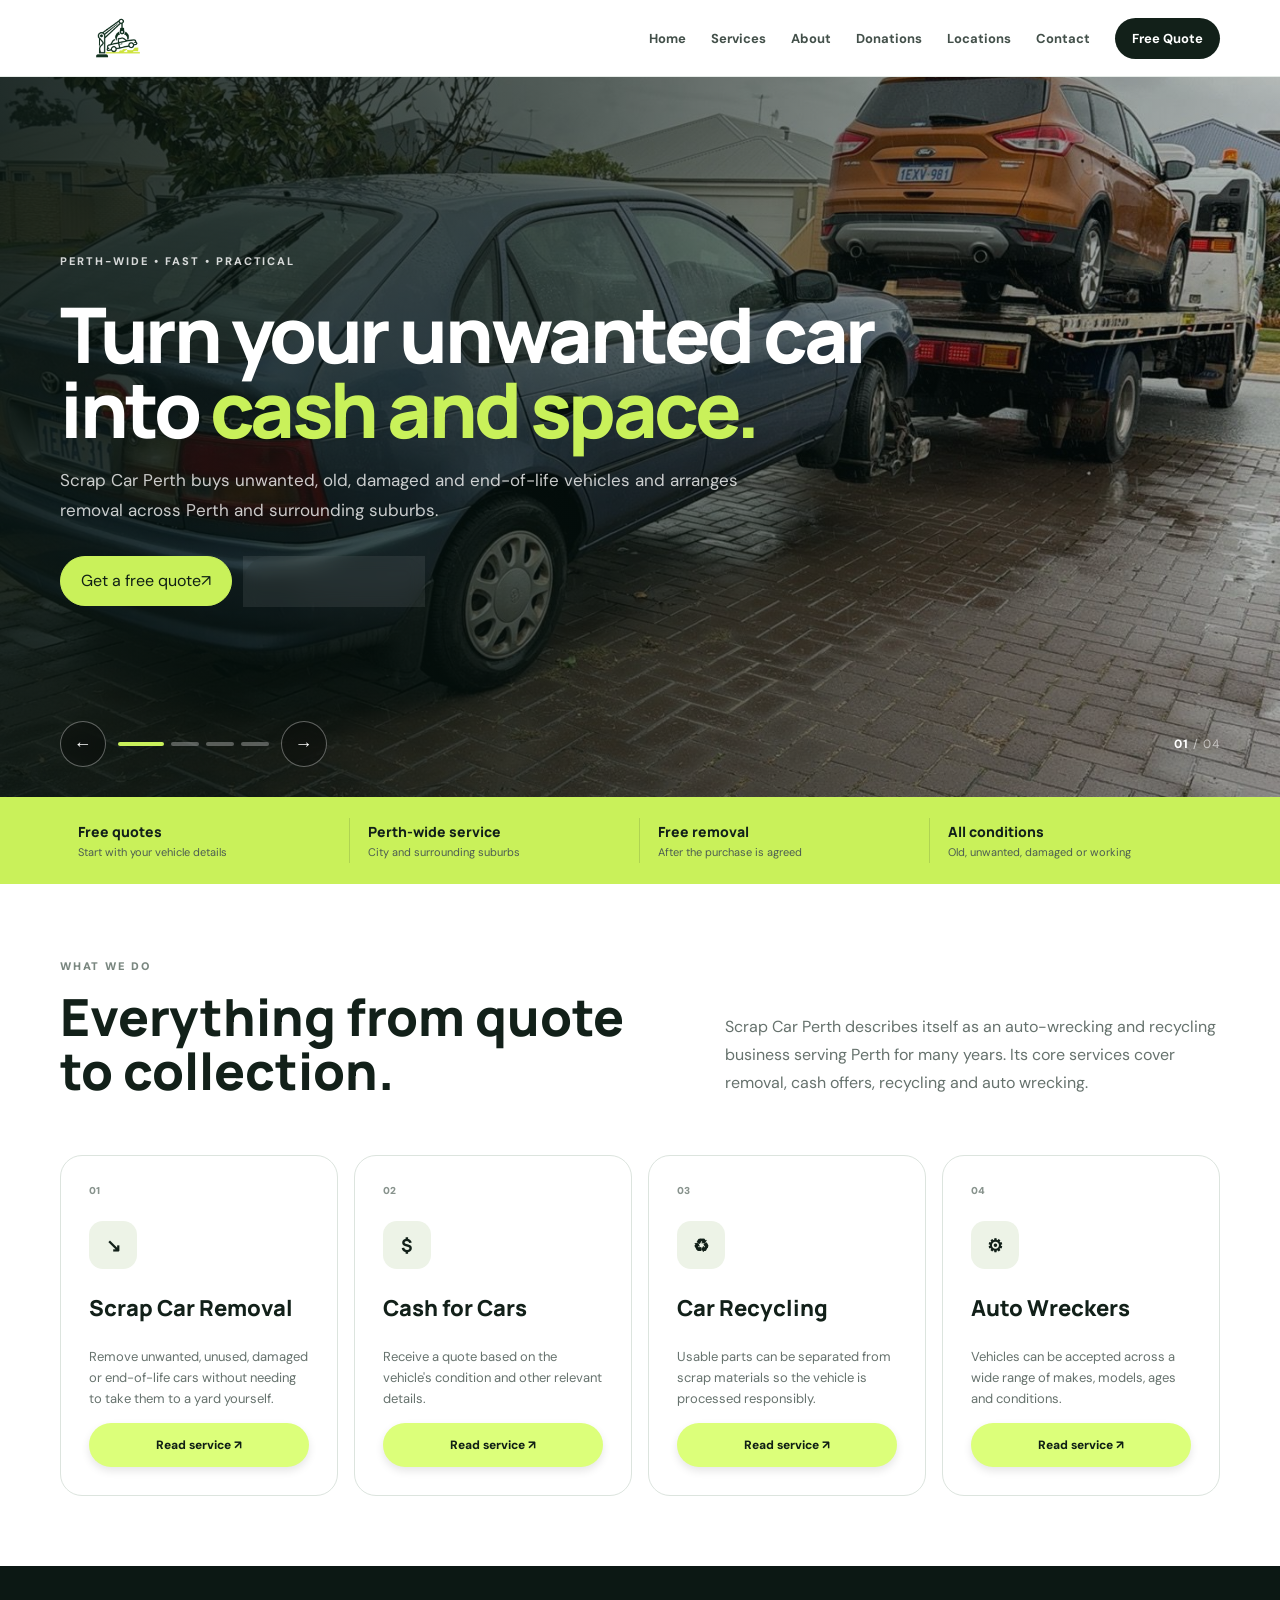
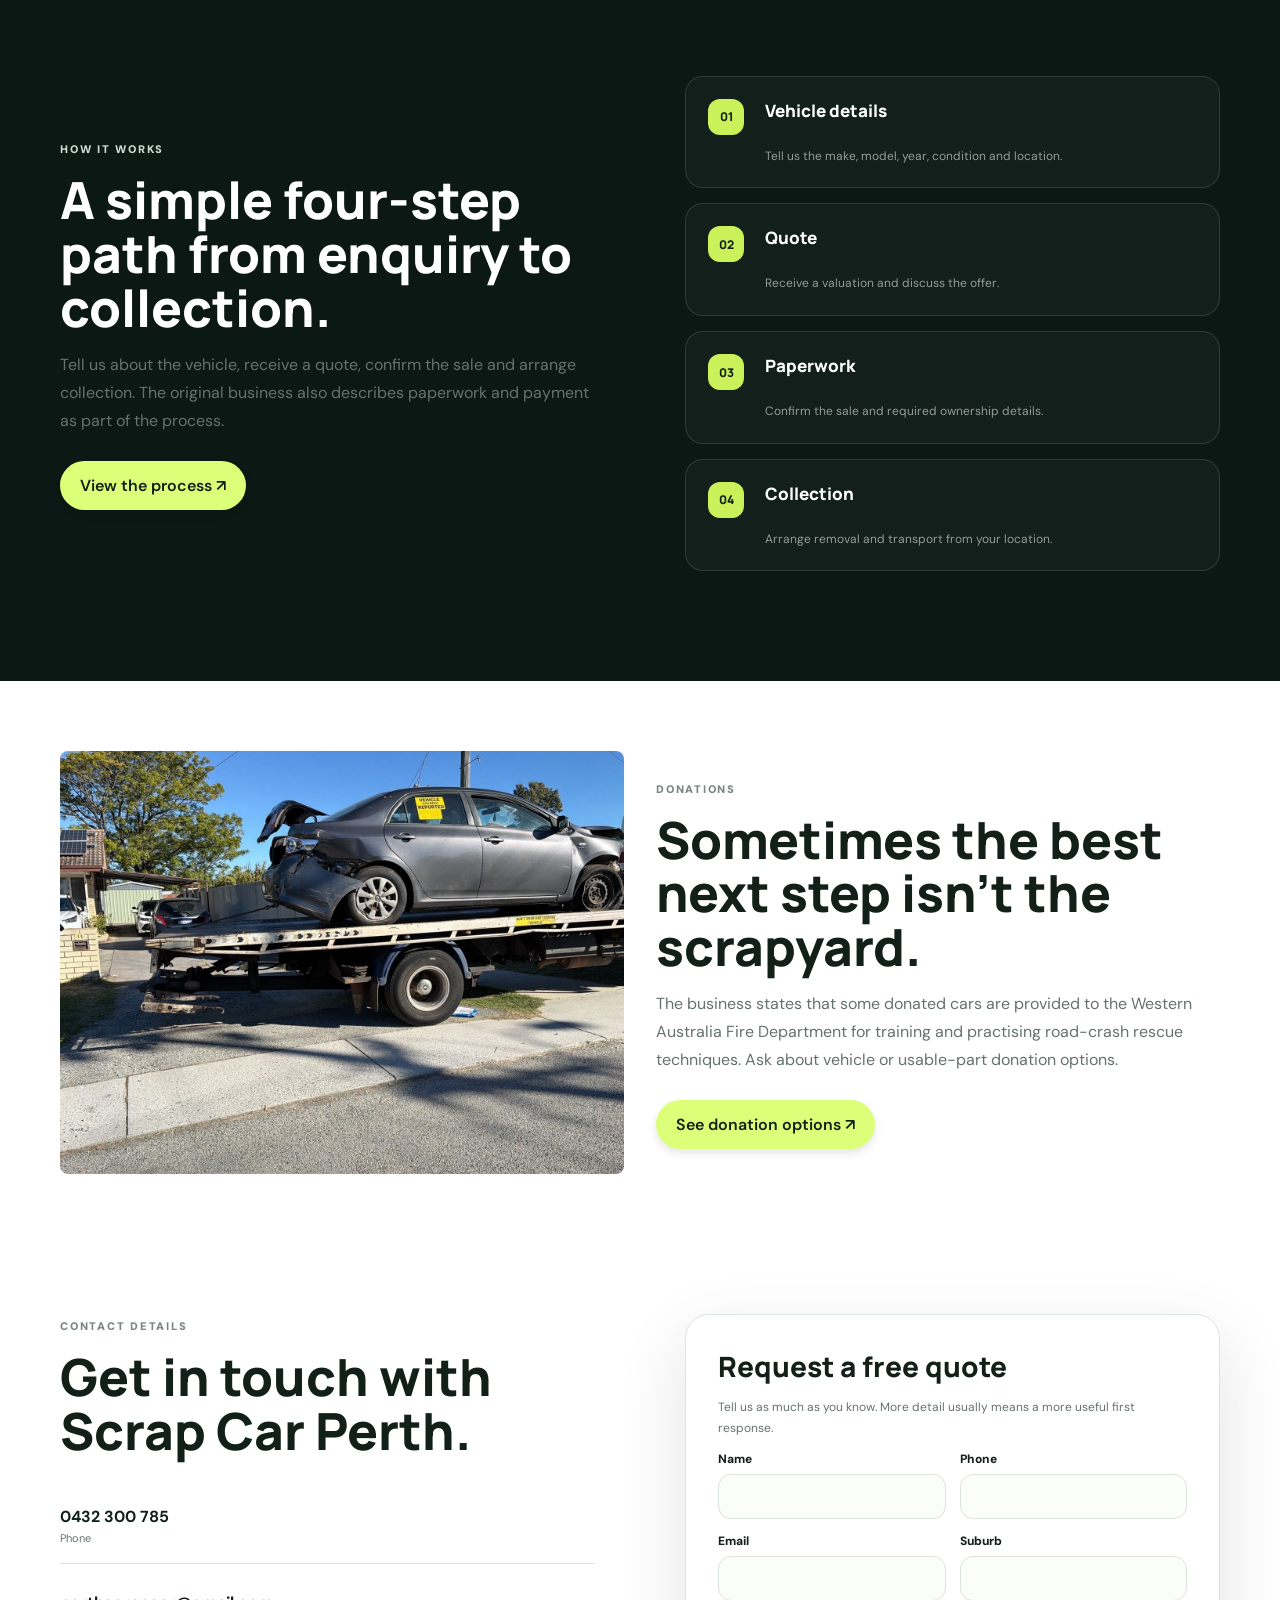
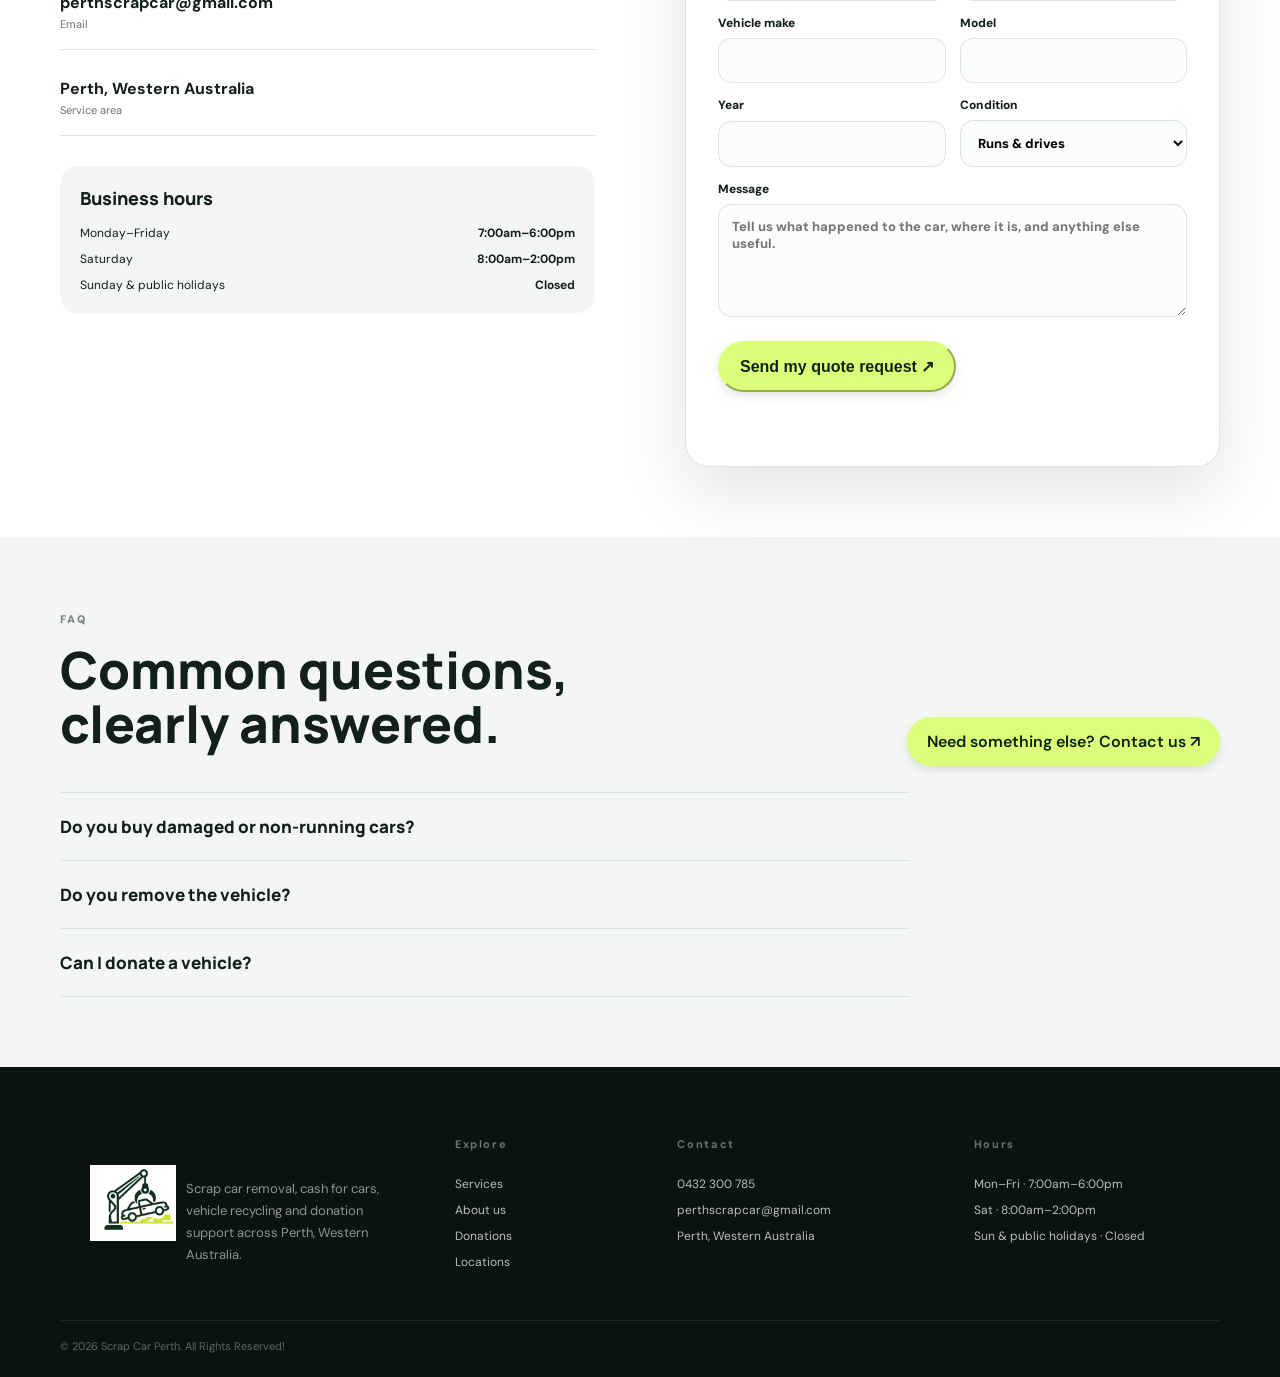
==== commit 88524973: "-" ====
--- a/index.html
+++ b/index.html
@@ -285,7 +285,7 @@
                     holidays · Closed</span>
             </div>
         </div>
-        <div class="container footer-bottom"><span>© 2026 Scrap Car Perth. Redesign concept.</div>
+        <div class="container footer-bottom"><span>© 2026 Scrap Car Perth. All Rights Reserved!</div>
     </footer>
     <div class="toast" id="toast"></div>
     <script src="script.js"></script>
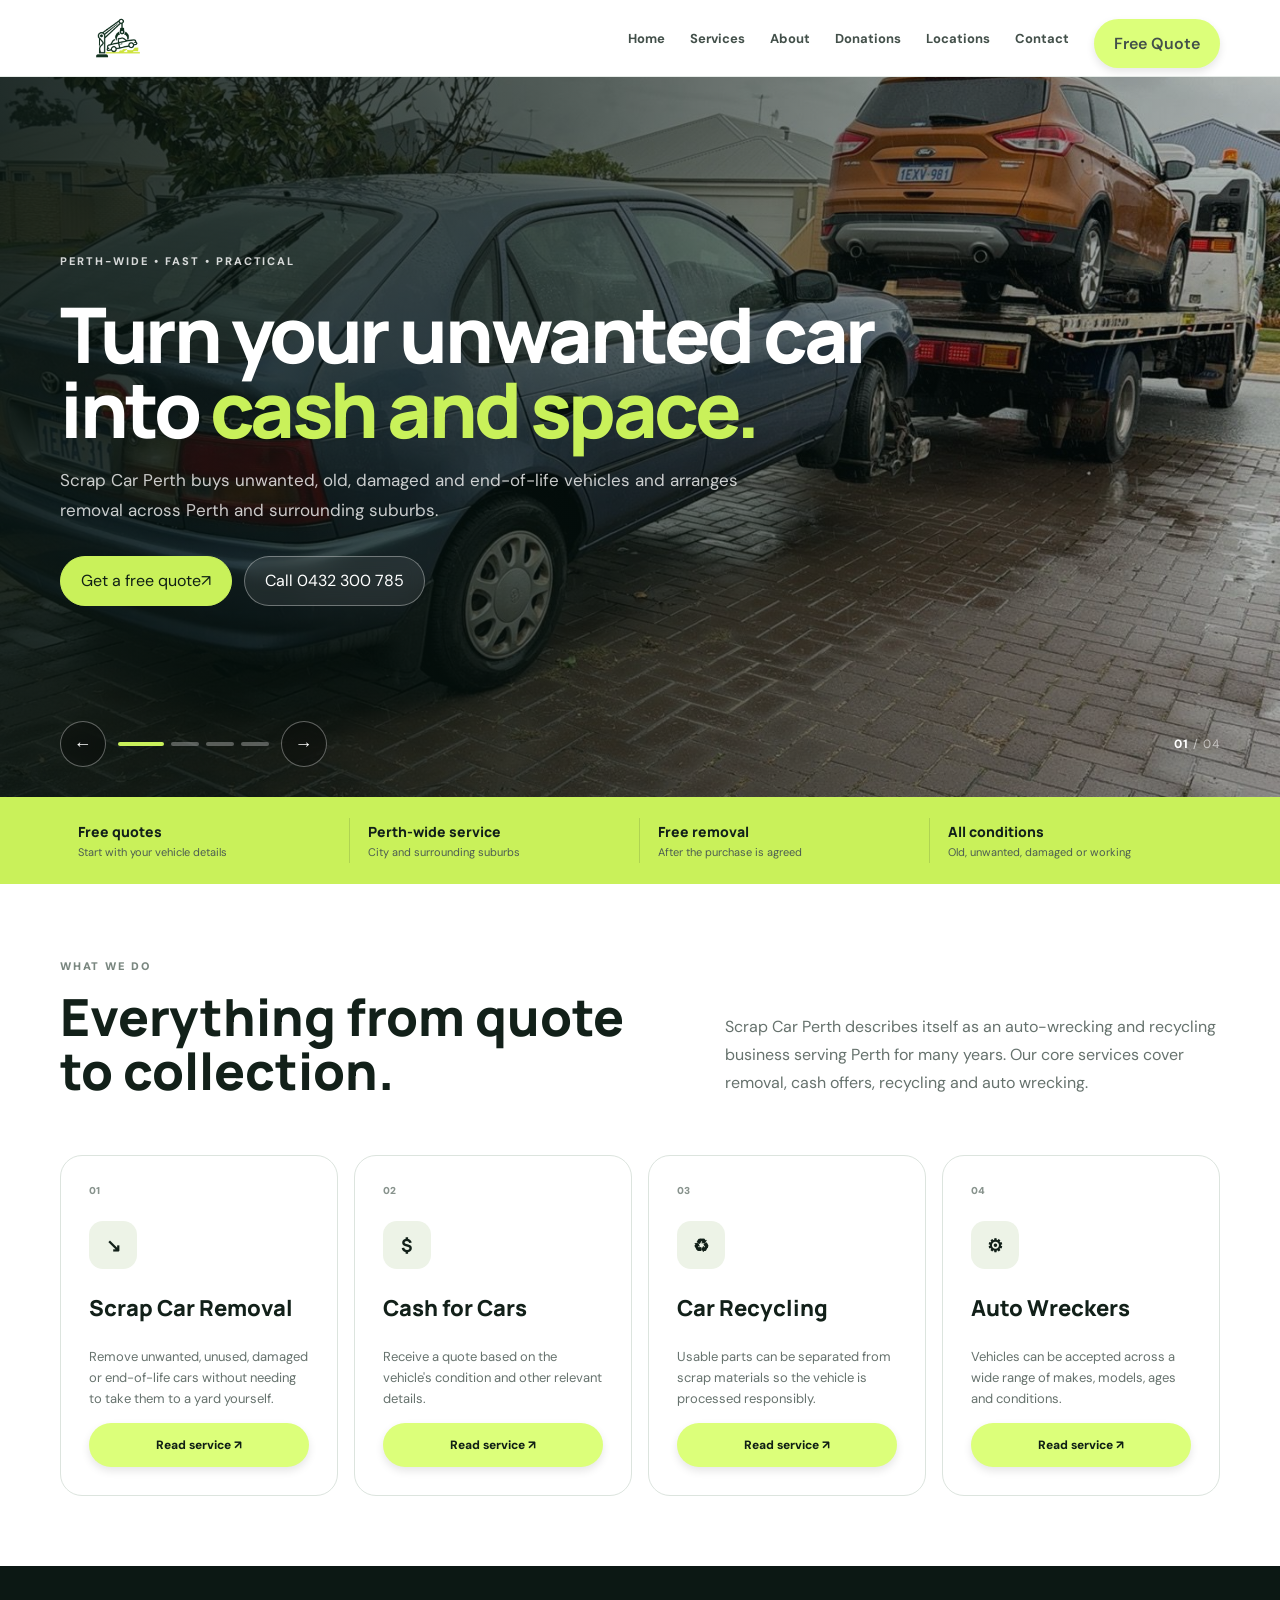
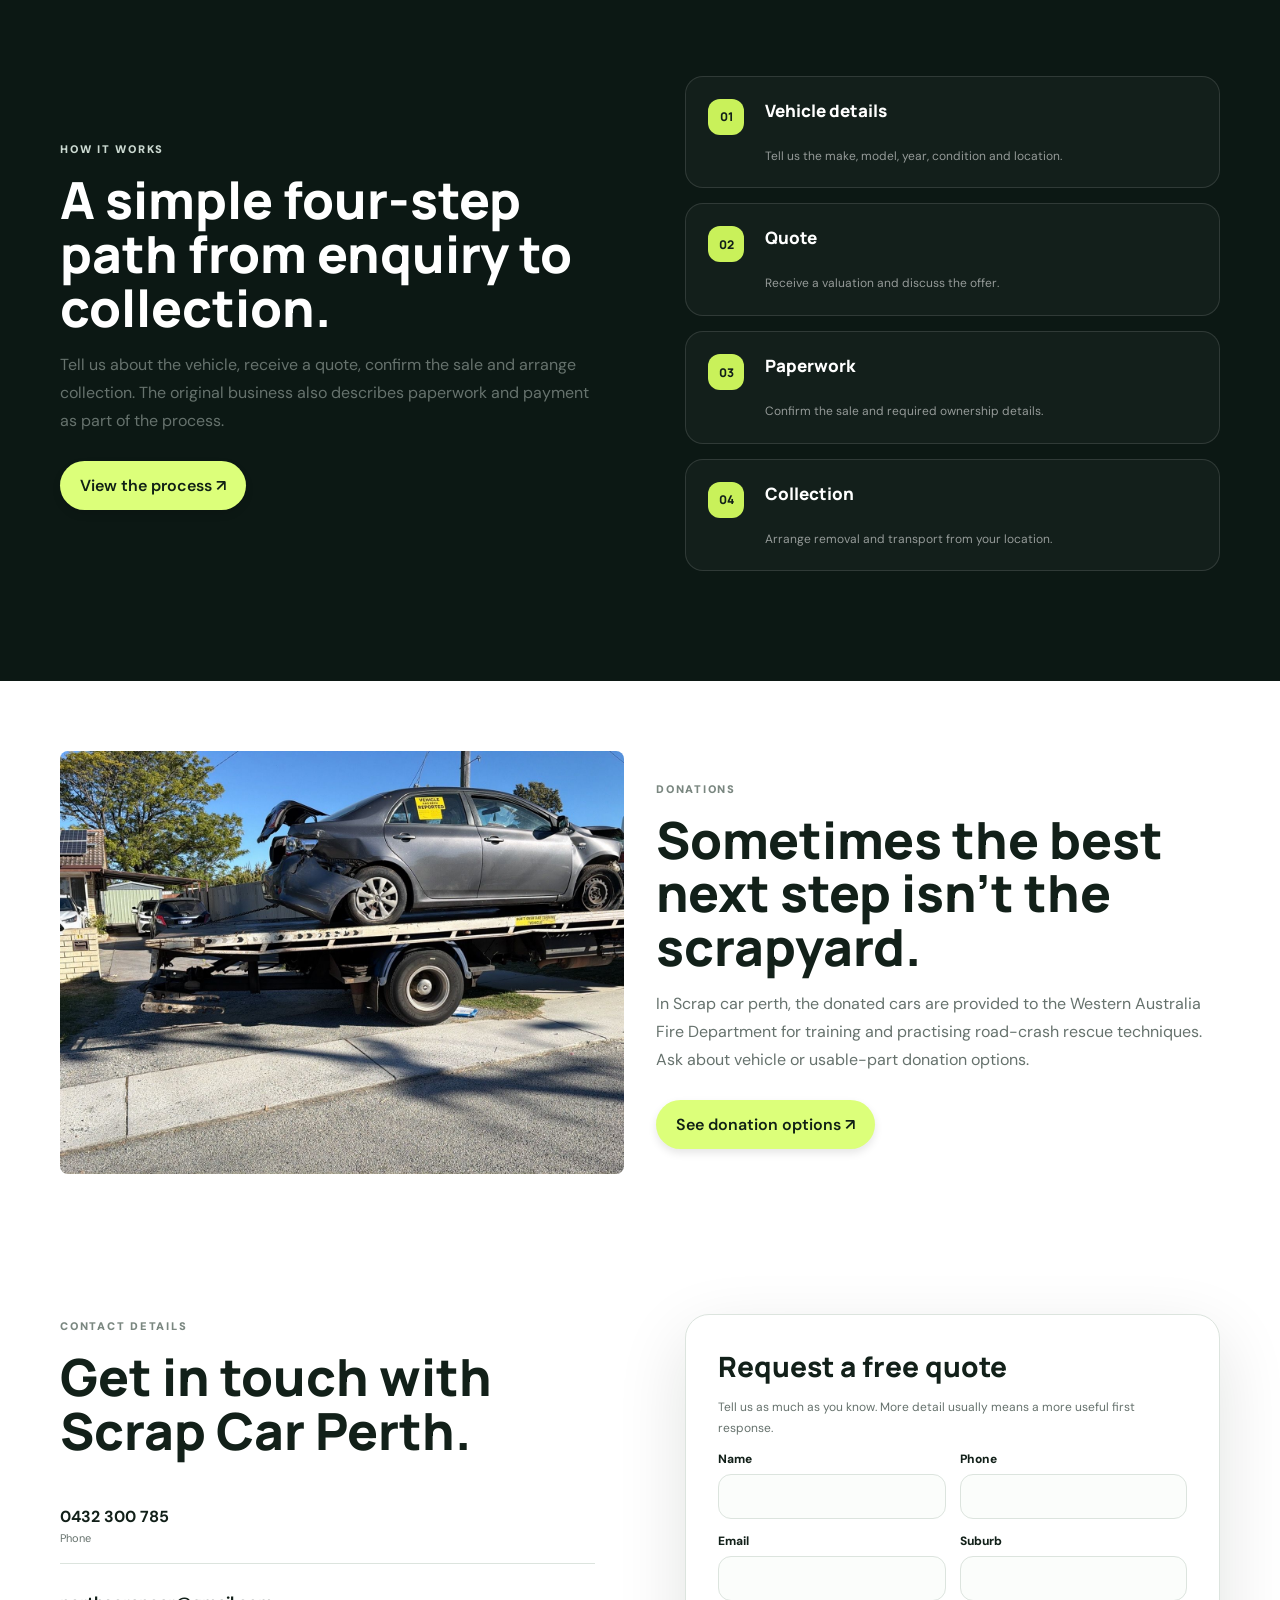
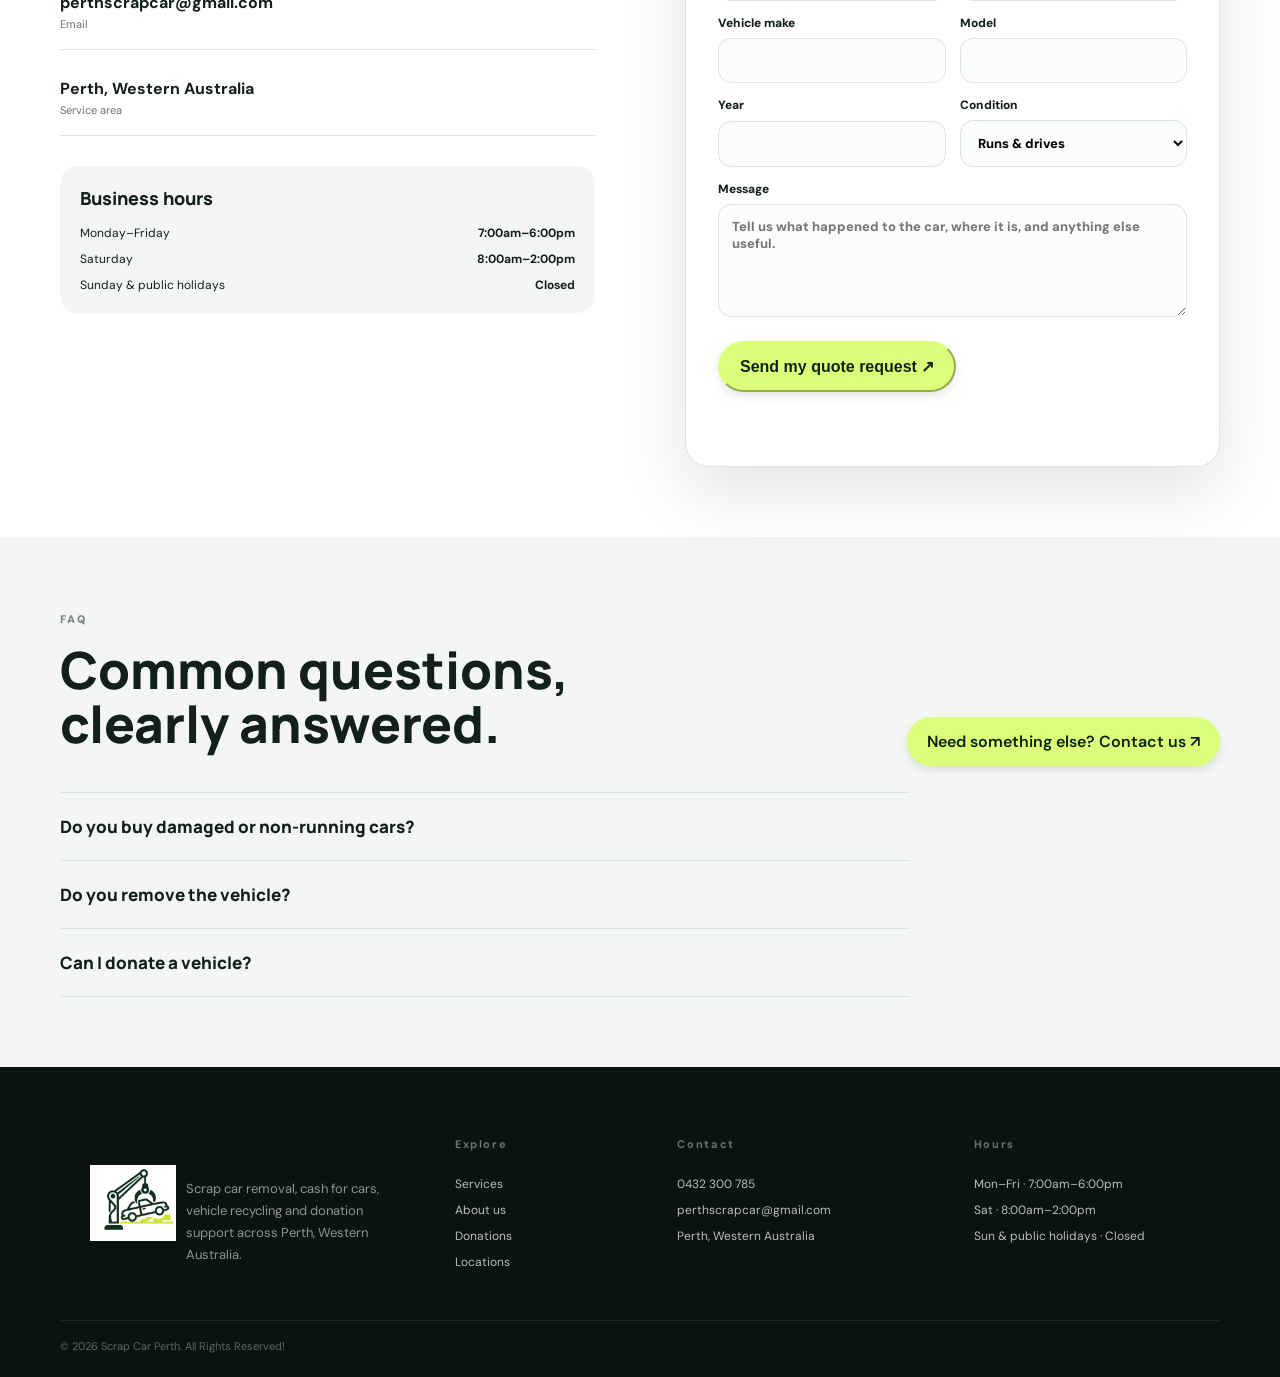
==== commit 8689af9a: "console" ====
--- a/index.html
+++ b/index.html
@@ -26,7 +26,7 @@
 
             <nav class="nav"><a href="index.html">Home</a><a href="services.html">Services</a><a
                     href="about.html">About</a><a href="donations.html">Donations</a><a
-                    href="locations.html">Locations</a><a href="contact.html">Contact</a><a class="nav-cta"
+                    href="locations.html">Locations</a><a href="contact.html">Contact</a><a class="btn btn-primary submit-btn btn-outline""
                     href="contact.html#quote">Free Quote</a></nav>
         </div>
     </header>
@@ -51,7 +51,7 @@
                             <em>another purpose.</em>
                         </h1>
                         <p>
-                            Scrap Car Perth says it provides some donated vehicles
+                            Scrap Car Perth provides donated vehicles
                             to the Western Australia Fire Department for road-crash
                             rescue training. You can also enquire about donating
                             usable parts.
@@ -60,7 +60,7 @@
                             <a class="btn btn-primary" href="donations.html#donation-form">
                                 Make a donation enquiry <span>↗</span>
                             </a>
-                            <a class="btn btn-outline" href="contact.html#quote">
+                            <a class="btn btn-primary submit-btn btn-outline" href="contact.html#quote">
                                 Get a free quote
                             </a>
                         </div>
@@ -116,7 +116,7 @@
                         <h2>Everything from quote to collection.</h2>
                     </div>
                     <p>Scrap Car Perth describes itself as an auto-wrecking and recycling business serving Perth for
-                        many years. Its core services cover removal, cash offers, recycling and auto wrecking.</p>
+                        many years. Our core services cover removal, cash offers, recycling and auto wrecking.</p>
                 </div>
                 <div class="cards four">
                     <article class="card reveal"><span class="number">01</span>
@@ -177,7 +177,7 @@
                 </div>
                 <div class="reveal delay-1"><span class="eyebrow">DONATIONS</span>
                     <h2>Sometimes the best next step isn't the scrapyard.</h2>
-                    <p>The business states that some donated cars are provided to the Western Australia Fire Department
+                    <p>In Scrap car perth, the donated cars are provided to the Western Australia Fire Department
                         for training and practising road-crash rescue techniques. Ask about vehicle or usable-part
                         donation options.</p><a class="btn btn-primary submit-btn" href="donations.html">See donation
                         options
@@ -242,17 +242,17 @@
                 <div class="faq-grid">
                     <details class="reveal">
                         <summary>Do you buy damaged or non-running cars?</summary>
-                        <p>Yes. The current Scrap Car Perth site says it buys vehicles in a wide range of conditions,
+                        <p>Yes. We buy vehicles in a wide range of conditions,
                             including damaged, wrecked, unwanted, unused and working vehicles.</p>
                     </details>
                     <details class="reveal delay-1">
                         <summary>Do you remove the vehicle?</summary>
-                        <p>The business describes free car removal across Perth and surrounding suburbs once the
+                        <p>We are a free car removal across Perth and surrounding suburbs once the
                             purchase has been agreed.</p>
                     </details>
                     <details class="reveal delay-2">
                         <summary>Can I donate a vehicle?</summary>
-                        <p>Yes. The business says unwanted vehicles can be donated and that some donated cars are
+                        <p>Yes. Unwanted vehicles can be donated and that some donated cars are
                             provided to the Western Australia Fire Department for rescue training.</p>
                     </details>
                 </div>
--- a/styles.css
+++ b/styles.css
@@ -121,18 +121,21 @@
     color: var(--ink)
 }
 
-.nav-cta {
+/* .nav-cta {
     padding: 12px 17px;
     border-radius: 999px;
     background: var(--ink) !important;
-    color: #fff !important
+    color: #102015 !important;
+    background: #dcff7a !important;
+    border-color: #dcff7a !important;
 }
 
 .nav-cta:hover{
     background: #dcff7a !important;
-    border-color: #102015 !important;
-    color: #102015 !important;
-}
+    background: #102015 !important;
+    color: #dcff7a !important;
+} */
+
 .menu-toggle {
     display: none;
     background: none;
@@ -1608,4 +1611,21 @@
     .donation-home {
         flex-direction: column;
     }
+}
+.page-hero {
+    /* Pulls the inline background variable and adds a dark overlay for text readability */
+    background-image: linear-gradient(rgba(0, 0, 0, 0.6), rgba(0, 0, 0, 0.6)), var(--bg);
+    background-size: cover;
+    background-position: center;
+    background-repeat: no-repeat;
+    
+    /* Adjust padding to match your slider height */
+    padding: 200px 0; 
+    color: #fff;
+}
+
+/* Ensure the typography matches the home page */
+.page-hero h1 em {
+    font-style: normal;
+    color: var(--primary-color, #c9f15a); /* Adjust to your brand accent color */
 }
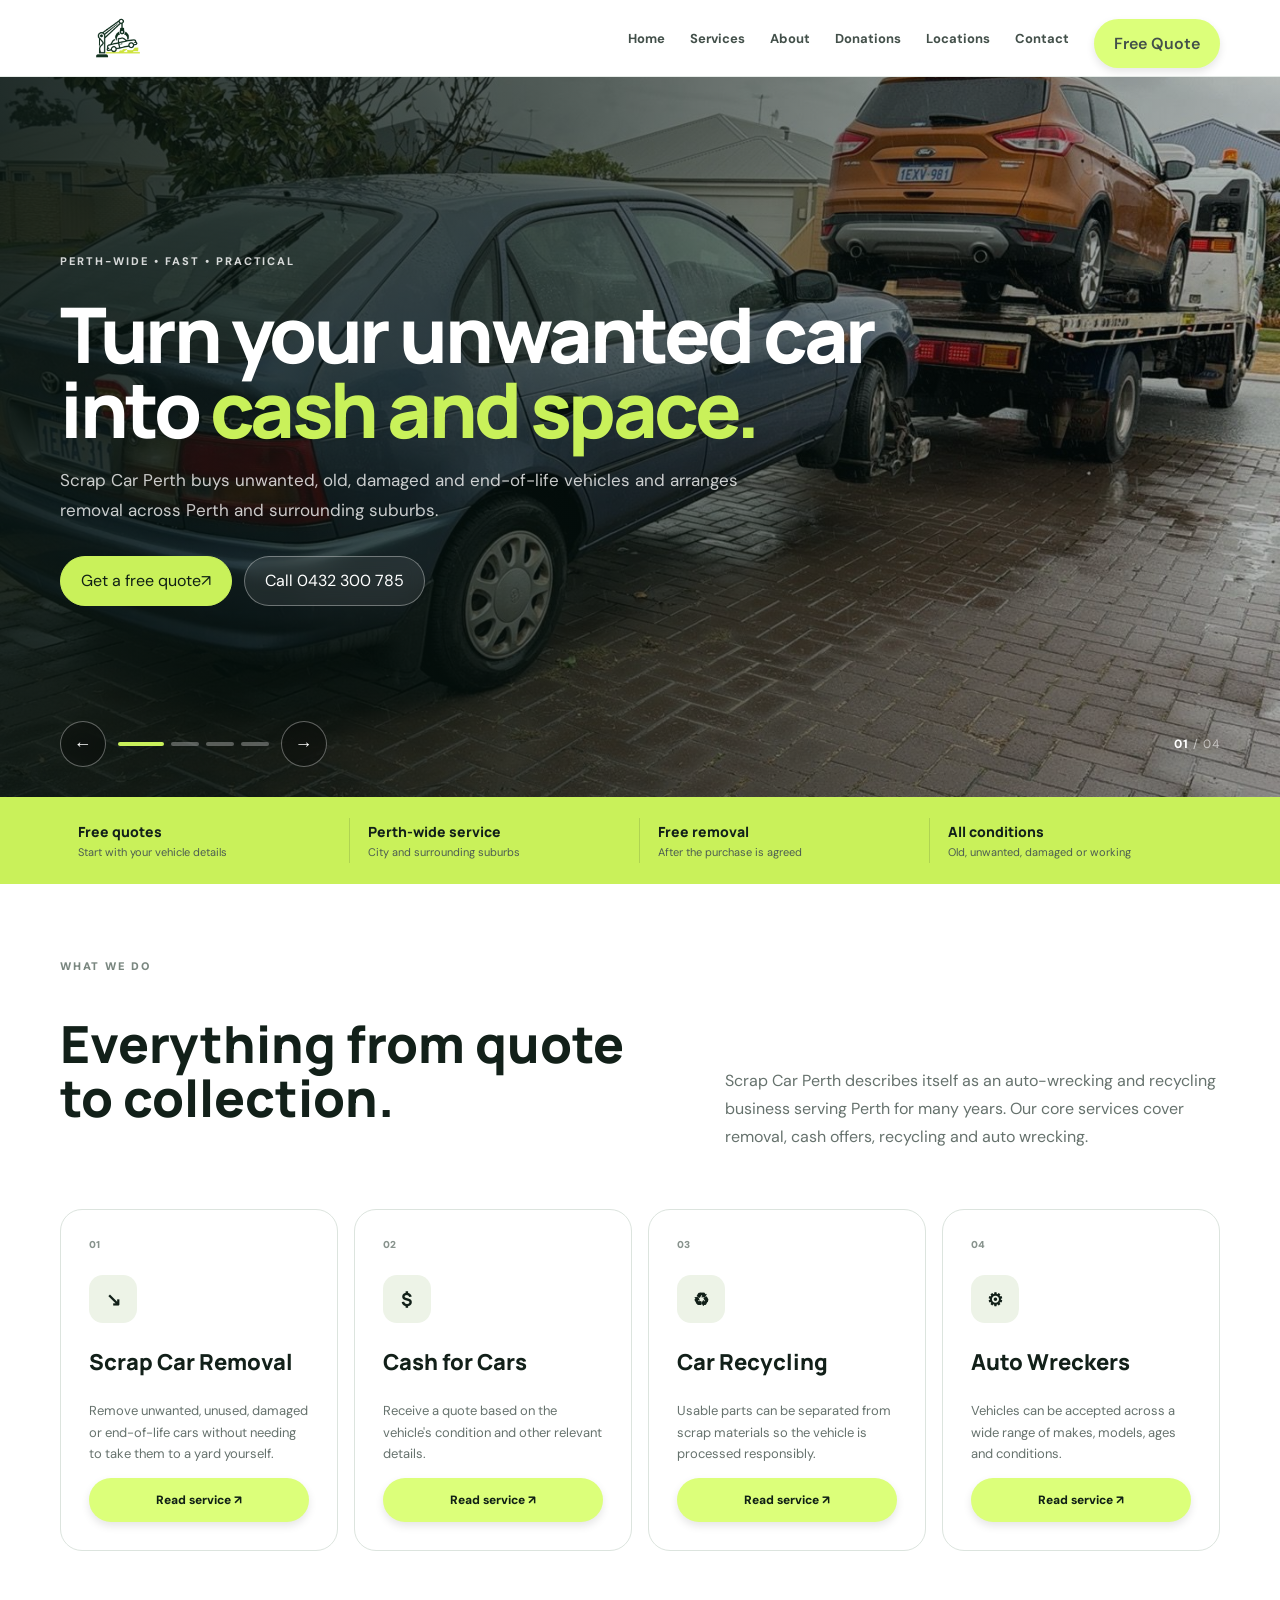
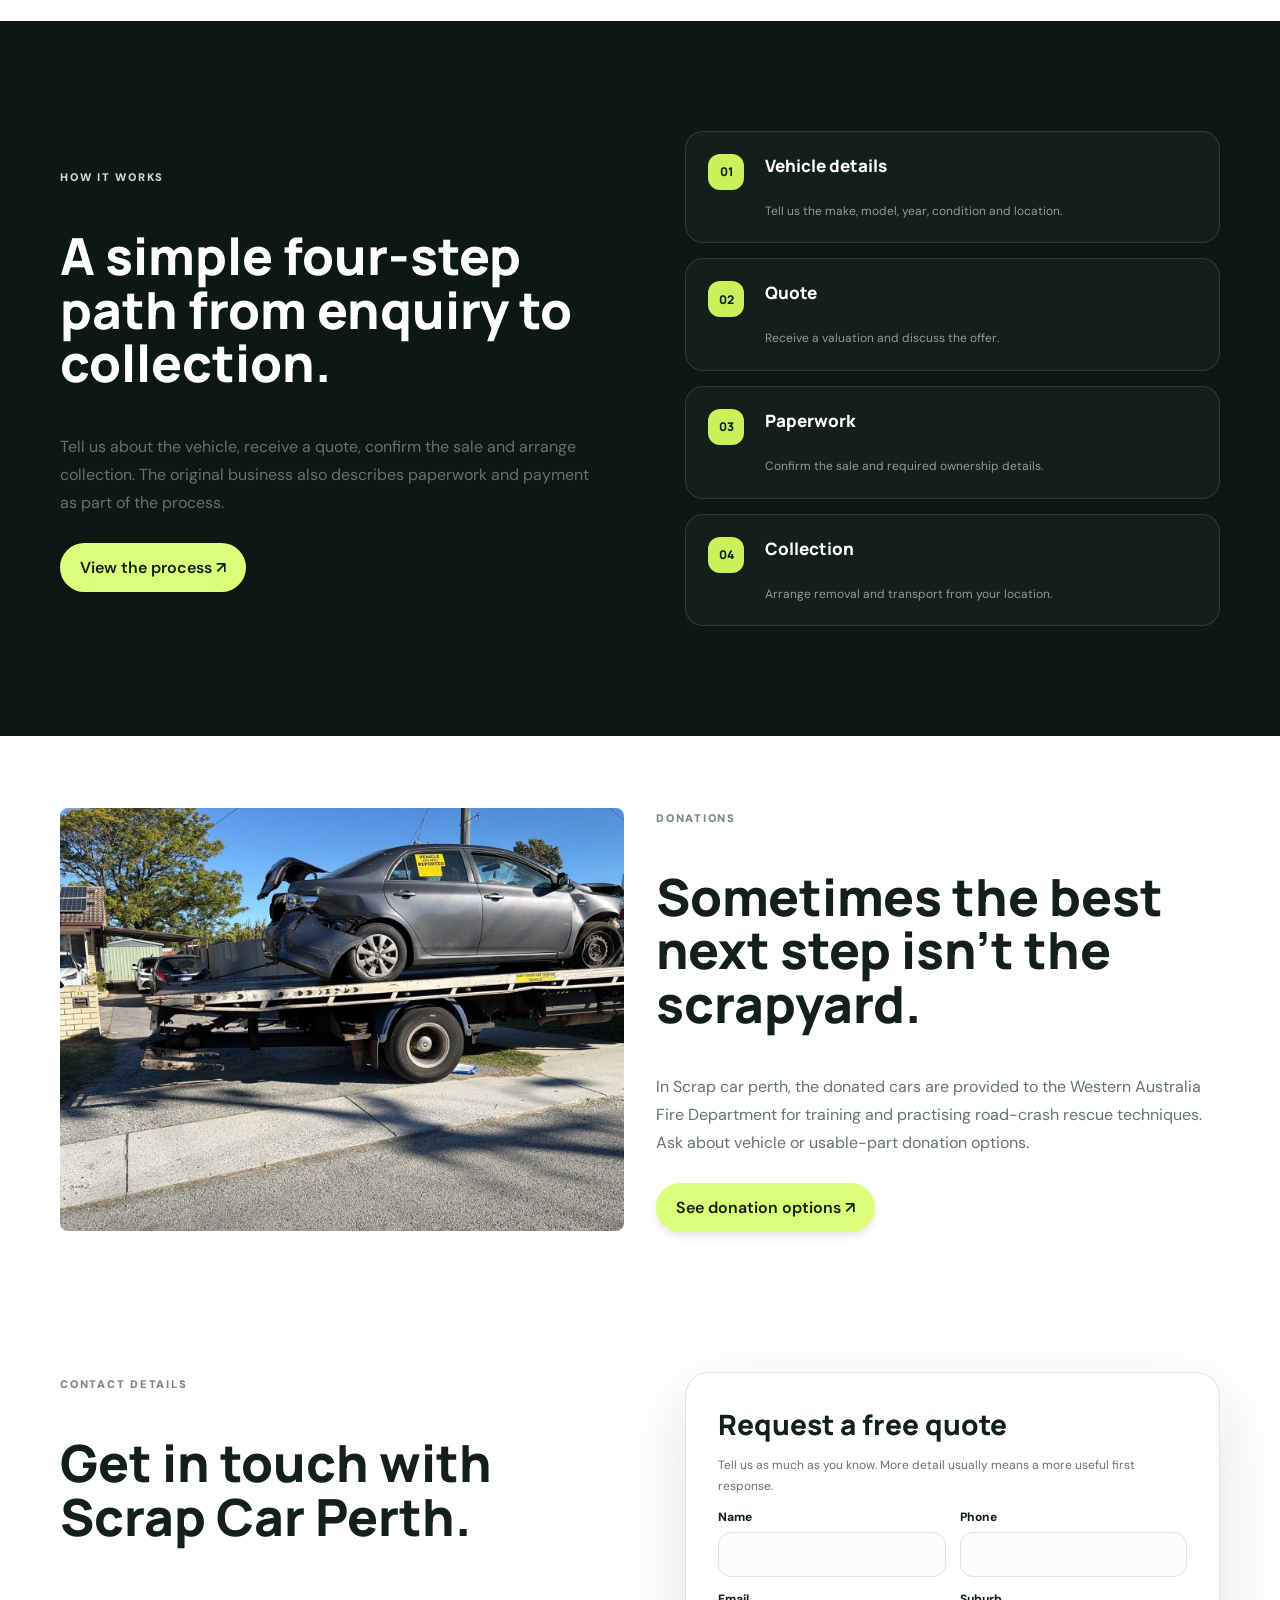
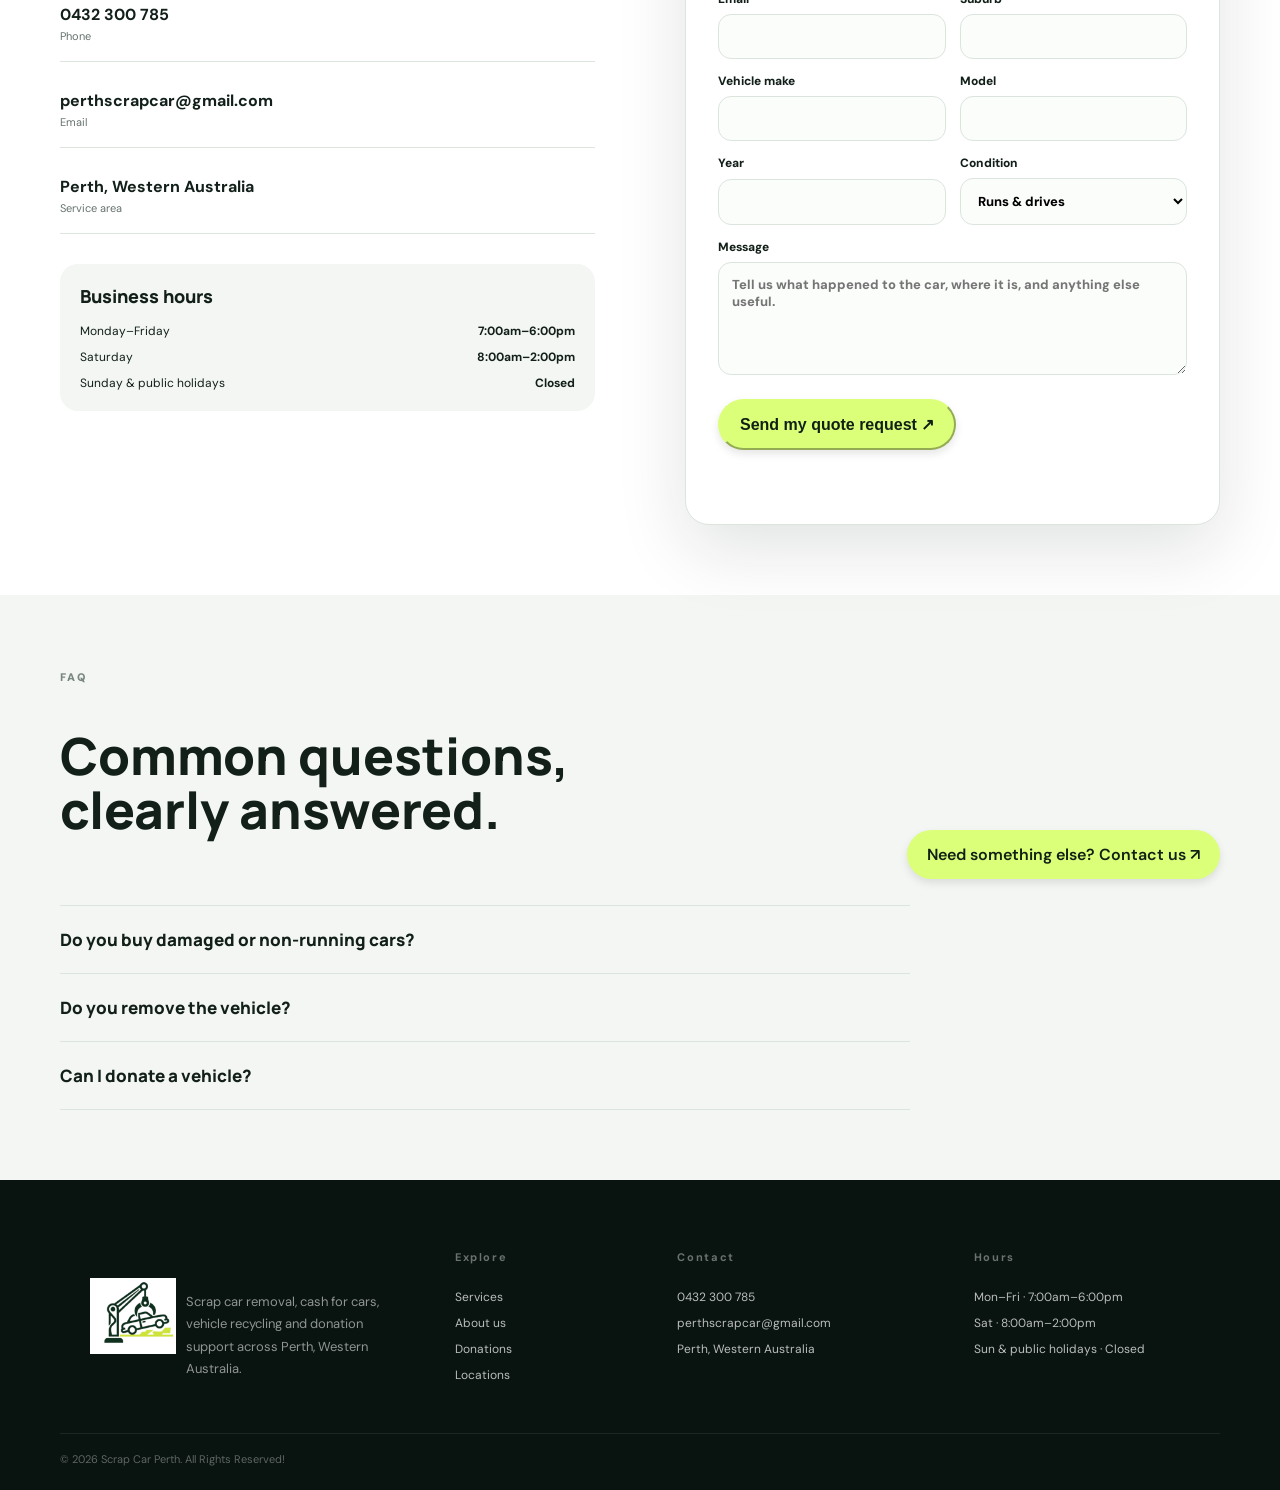
==== commit 04fd9f7d: "favicon2" ====
--- a/index.html
+++ b/index.html
@@ -14,6 +14,7 @@
     <meta name="description"
         content="Scrap Car Perth offers scrap car removal, cash for cars, recycling and vehicle donation support across Perth, Western Australia.">
     <title>Scrap Car Perth | Cash for Cars & Car Removal</title>
+    <link rel="icon" type="image/png" href="images/logo2.png">
 </head>
 
 <body>
--- a/styles.css
+++ b/styles.css
@@ -592,7 +592,7 @@
 .about-layout h2,
 .donation-copy h2 {
     font: 800 clamp(36px, 4vw, 55px)/1.05 Manrope;
-    margin: 15px 0
+    /* margin: 15px 0 */
 }
 
 .section-head p,
@@ -1628,4 +1628,69 @@
 .page-hero h1 em {
     font-style: normal;
     color: var(--primary-color, #c9f15a); /* Adjust to your brand accent color */
+}
+/* =========================================================
+   DONATION STORY SECTION FIX
+========================================================= */
+
+.donation-feature {
+    min-height: 500px;
+    border-radius: 30px;
+    background: radial-gradient(circle at 30% 30%, rgba(201, 241, 90, .2), transparent 35%), linear-gradient(145deg, #17382b, #0c1712);
+    color: #fff;
+    padding: 46px; /* <-- UNCOMMENTED so content doesn't hit the edges */
+    display: flex;
+    flex-direction: column;
+    justify-content: space-between; /* Pushes image to top, text to bottom */
+    overflow: hidden;
+}
+
+/* Constrains the image so it doesn't break the layout */
+/* .heart-large {
+    width: 100%;
+    margin-bottom: 30px;
+}
+
+.heart-large img {
+    width: 100%;
+    max-width: 320px; /* Adjust this to make the image bigger/smaller 
+    height: auto;
+    border-radius: 12px;
+    display: block;
+}
+
+.donation-feature span {
+    color: var(--lime);
+    font-size: 11px;
+    letter-spacing: .16em;
+    font-weight: 900;
+    display: block;
+    margin-bottom: 12px;
+}
+
+.donation-feature h2 {
+    font: 800 36px/1.1 Manrope, sans-serif;
+    max-width: 520px;
+    margin: 0;
+}
+
+.donation-copy {
+    display: flex;
+    flex-direction: column;
+    justify-content: center;
+    padding-top: 0;
+} */
+
+.donation-copy p {
+    margin-bottom: 20px;
+}
+
+.donation-copy p:last-child {
+    margin-bottom: 0;
+} */
+.donation-image {
+    width: 50%;
+    height: auto;
+    border-radius: 12px;
+    display: block;
 }
